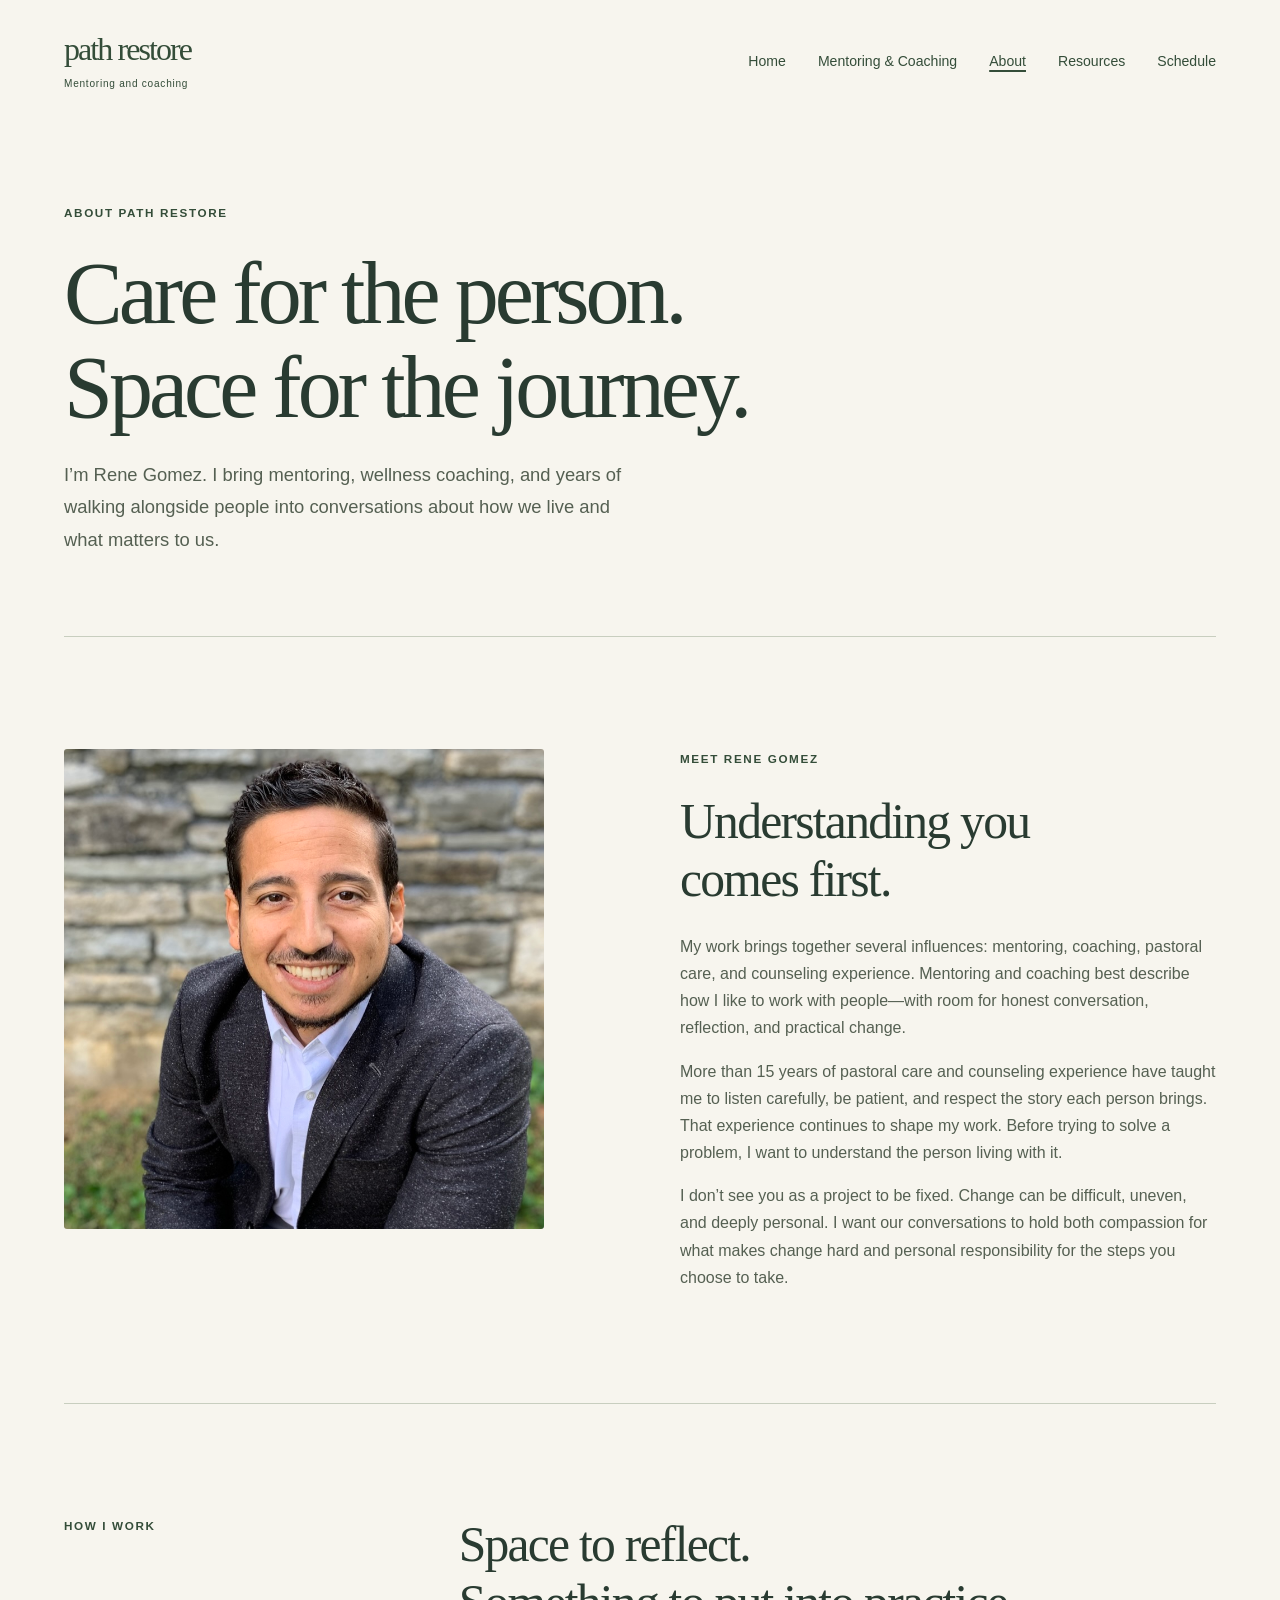
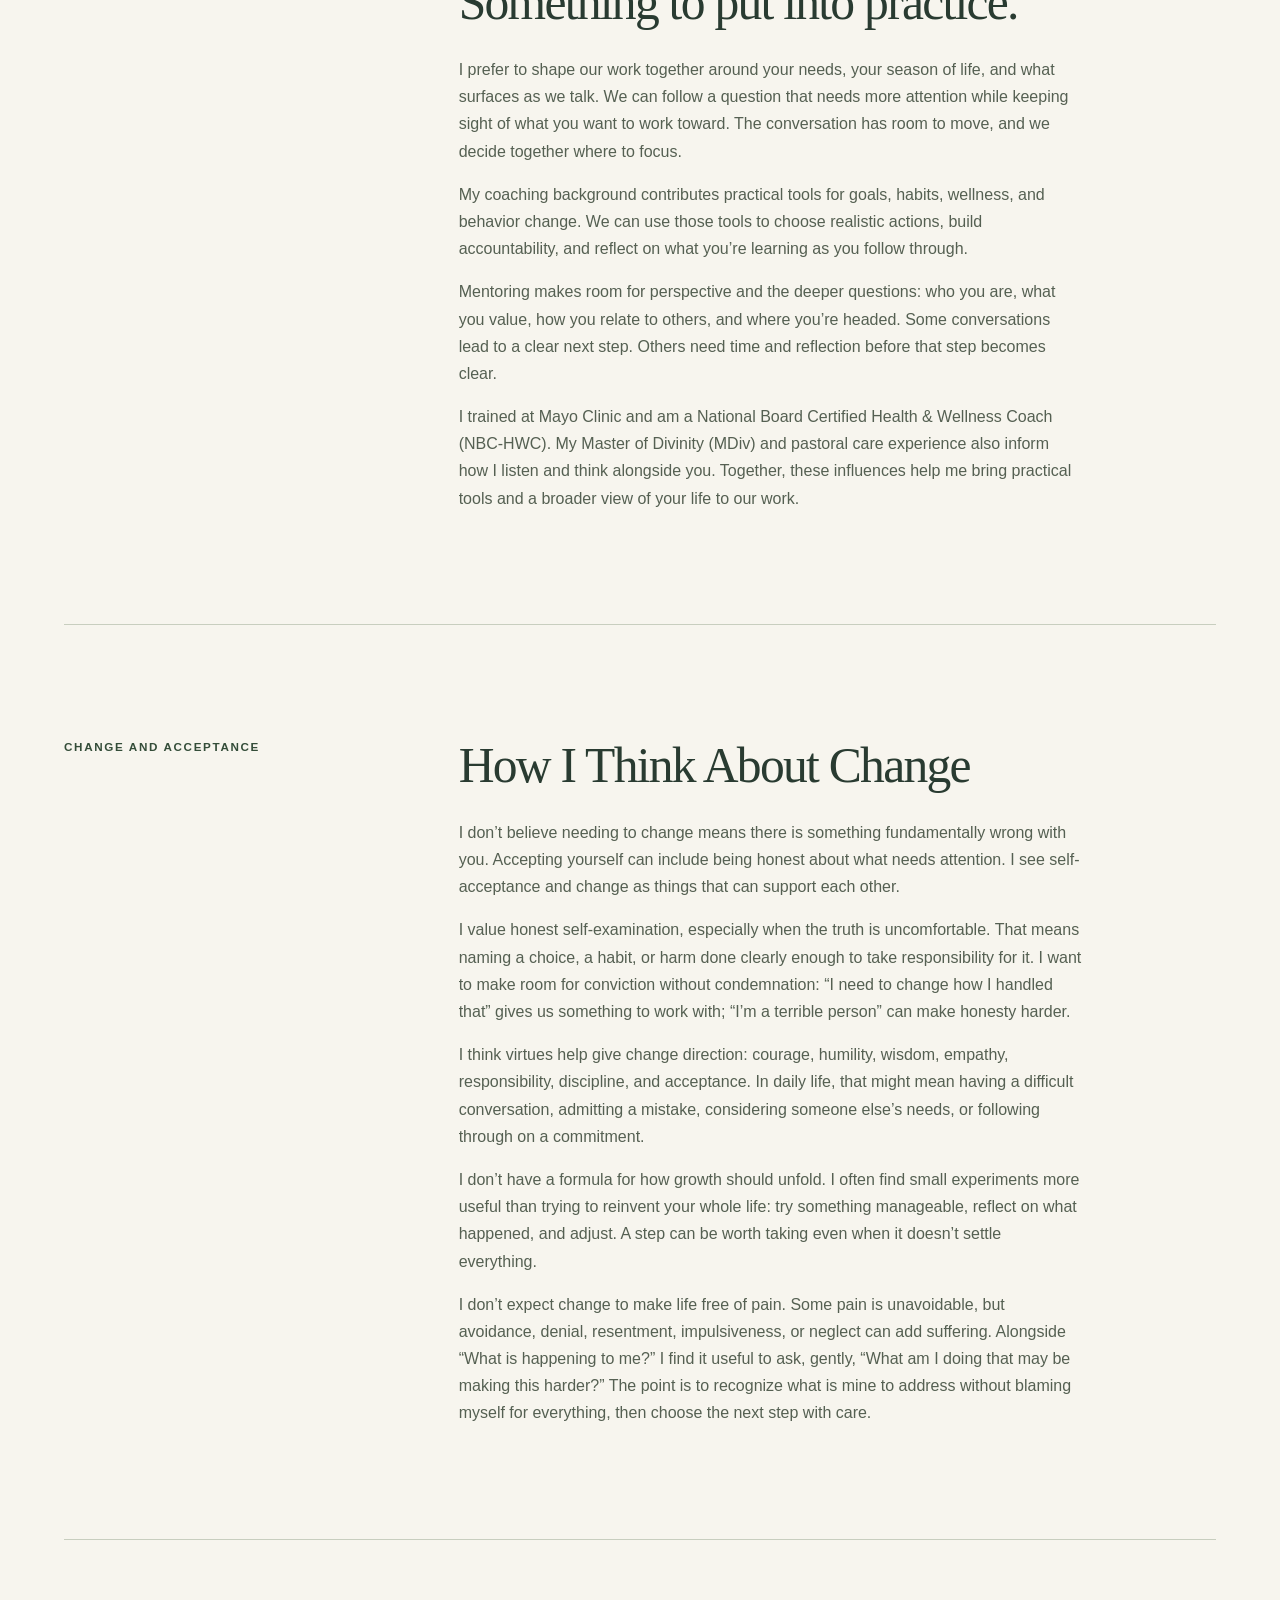
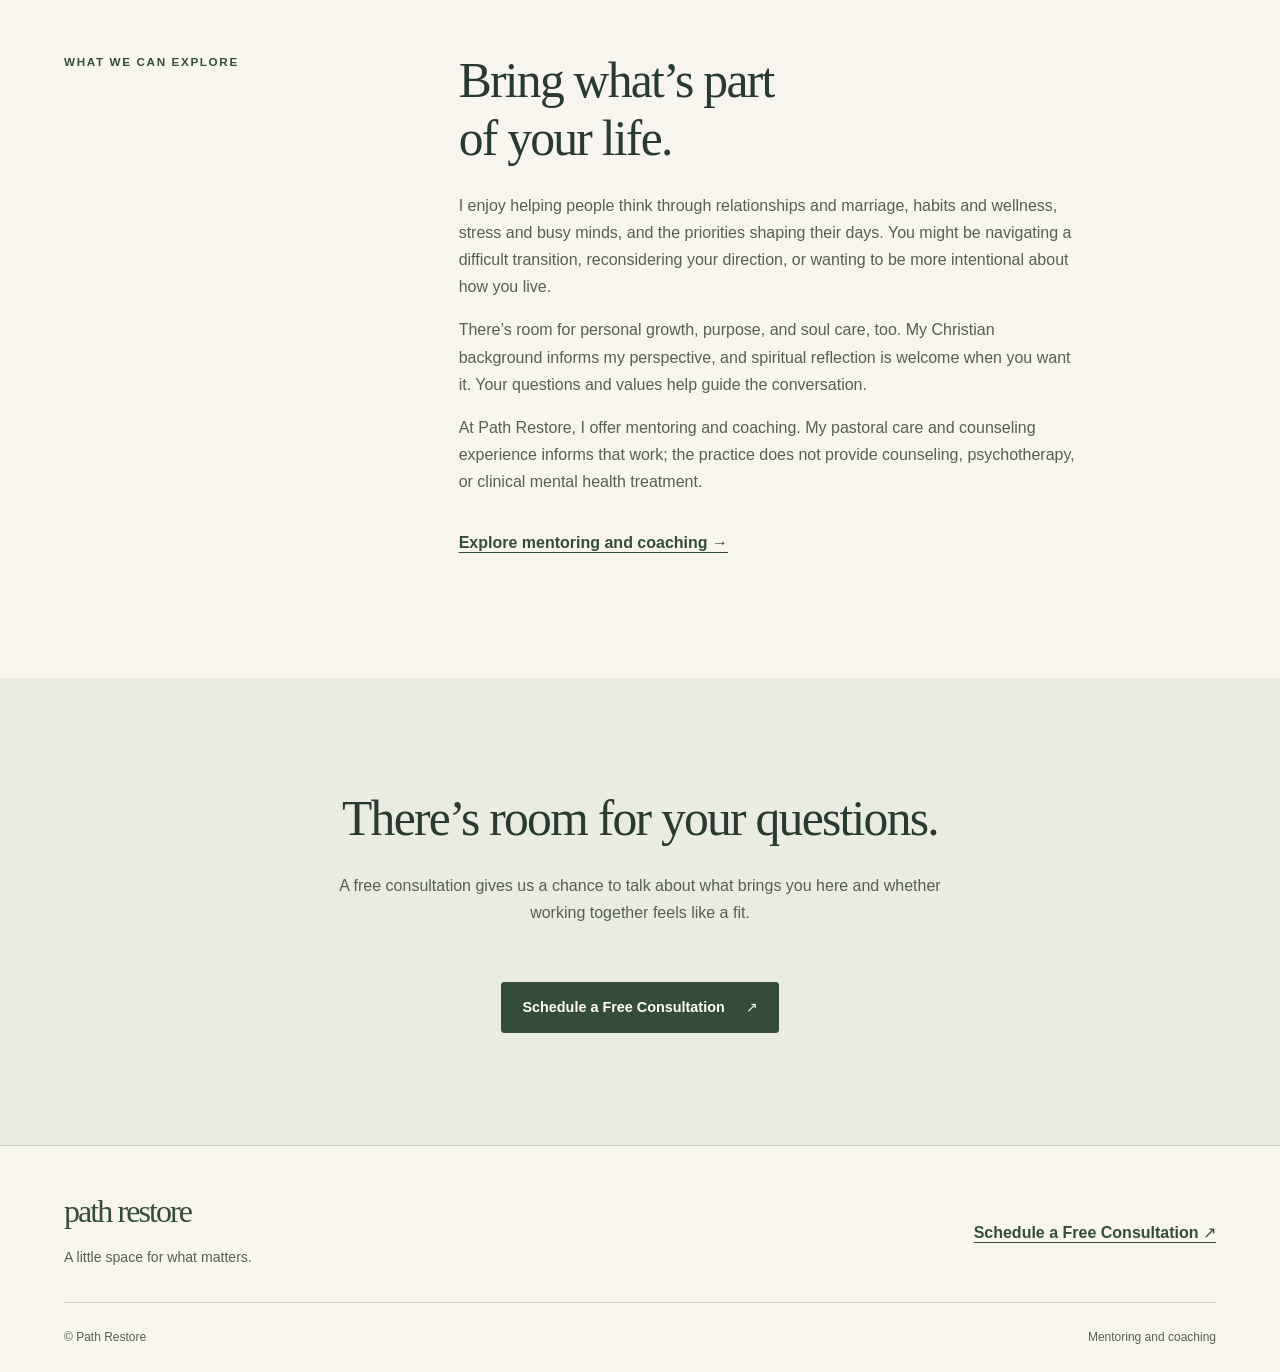
==== about.html @ 73bf823d "adding resource article and removing placeholders" ====
<!doctype html>
<html lang="en">
<head>
  <meta charset="utf-8">
  <meta name="viewport" content="width=device-width, initial-scale=1">
  <title>About | Path Restore</title>
  <meta name="description" content="Meet Rene Gomez and learn about his grounded approach to mentoring and coaching for wellness, relationships, personal growth, and soul care.">
  <!-- SEO PLACEHOLDER: confirm the preferred domain and final public page URLs before launch. -->
  <link rel="canonical" href="https://pathrestore.com/about.html">
  <meta property="og:type" content="website">
  <meta property="og:site_name" content="Path Restore">
  <meta property="og:title" content="About | Path Restore">
  <meta property="og:description" content="Meet Rene Gomez and learn about his grounded approach to mentoring and coaching for wellness, relationships, personal growth, and soul care.">
  <meta property="og:url" content="https://pathrestore.com/about.html">
  <!-- OG IMAGE PLACEHOLDER: add og:image with an absolute URL to an approved social image, and og:image:alt with its description. -->
  <meta name="theme-color" content="#f7f5ee">
  <link rel="stylesheet" href="assets/css/styles.css">
</head>
<body>
<a class="skip-link" href="#main">Skip to content</a>
<header class="site-header container"><a class="brand" href="index.html" aria-label="Path Restore home">path restore<span>Mentoring and coaching</span></a><nav aria-label="Main navigation"><a href="index.html">Home</a>
<a href="coaching.html">Mentoring &amp; Coaching</a>
<a href="about.html" aria-current="page">About</a>
<a href="resources.html">Resources</a>
<a href="schedule.html">Schedule</a></nav></header>
<main id="main" tabindex="-1">
<section class="page-heading container">
  <p class="eyebrow">About Path Restore</p>
  <h1>Care for the person.<br>Space for the journey.</h1>
  <p class="lead">I’m Rene Gomez. I bring mentoring, wellness coaching, and years of walking alongside people into conversations about how we live and what matters to us.</p>
</section>
<section class="container section split">
  <figure class="portrait">
    <img src="assets/images/rene-gomez.jpeg" width="915" height="858" alt="Rene Gomez smiling outdoors in a charcoal jacket and white shirt." decoding="async">
  </figure>
  <div>
    <p class="eyebrow">Meet Rene Gomez</p>
    <h2>Understanding you<br>comes first.</h2>
    <p>My work brings together several influences: mentoring, coaching, pastoral care, and counseling experience. Mentoring and coaching best describe how I like to work with people—with room for honest conversation, reflection, and practical change.</p>
    <p>More than 15 years of pastoral care and counseling experience have taught me to listen carefully, be patient, and respect the story each person brings. That experience continues to shape my work. Before trying to solve a problem, I want to understand the person living with it.</p>
    <p>I don’t see you as a project to be fixed. Change can be difficult, uneven, and deeply personal. I want our conversations to hold both compassion for what makes change hard and personal responsibility for the steps you choose to take.</p>
  </div>
</section>
<section class="container section intro">
  <p class="eyebrow">How I work</p>
  <div>
    <h2>Space to reflect.<br>Something to put into practice.</h2>
    <p>I prefer to shape our work together around your needs, your season of life, and what surfaces as we talk. We can follow a question that needs more attention while keeping sight of what you want to work toward. The conversation has room to move, and we decide together where to focus.</p>
    <p>My coaching background contributes practical tools for goals, habits, wellness, and behavior change. We can use those tools to choose realistic actions, build accountability, and reflect on what you’re learning as you follow through.</p>
    <p>Mentoring makes room for perspective and the deeper questions: who you are, what you value, how you relate to others, and where you’re headed. Some conversations lead to a clear next step. Others need time and reflection before that step becomes clear.</p>
    <p>I trained at Mayo Clinic and am a National Board Certified Health &amp; Wellness Coach (NBC-HWC). My Master of Divinity (MDiv) and pastoral care experience also inform how I listen and think alongside you. Together, these influences help me bring practical tools and a broader view of your life to our work.</p>
  </div>
</section>
<section class="container section intro">
  <p class="eyebrow">Change and acceptance</p>
  <div>
    <h2>How I Think About Change</h2>
    <p>I don’t believe needing to change means there is something fundamentally wrong with you. Accepting yourself can include being honest about what needs attention. I see self-acceptance and change as things that can support each other.</p>
    <p>I value honest self-examination, especially when the truth is uncomfortable. That means naming a choice, a habit, or harm done clearly enough to take responsibility for it. I want to make room for conviction without condemnation: “I need to change how I handled that” gives us something to work with; “I’m a terrible person” can make honesty harder.</p>
    <p>I think virtues help give change direction: courage, humility, wisdom, empathy, responsibility, discipline, and acceptance. In daily life, that might mean having a difficult conversation, admitting a mistake, considering someone else’s needs, or following through on a commitment.</p>
    <p>I don’t have a formula for how growth should unfold. I often find small experiments more useful than trying to reinvent your whole life: try something manageable, reflect on what happened, and adjust. A step can be worth taking even when it doesn’t settle everything.</p>
    <p>I don’t expect change to make life free of pain. Some pain is unavoidable, but avoidance, denial, resentment, impulsiveness, or neglect can add suffering. Alongside “What is happening to me?” I find it useful to ask, gently, “What am I doing that may be making this harder?” The point is to recognize what is mine to address without blaming myself for everything, then choose the next step with care.</p>
  </div>
</section>
<section class="container section intro">
  <p class="eyebrow">What we can explore</p>
  <div>
    <h2>Bring what’s part<br>of your life.</h2>
    <p>I enjoy helping people think through relationships and marriage, habits and wellness, stress and busy minds, and the priorities shaping their days. You might be navigating a difficult transition, reconsidering your direction, or wanting to be more intentional about how you live.</p>
    <p>There’s room for personal growth, purpose, and soul care, too. My Christian background informs my perspective, and spiritual reflection is welcome when you want it. Your questions and values help guide the conversation.</p>
    <p>At Path Restore, I offer mentoring and coaching. My pastoral care and counseling experience informs that work; the practice does not provide counseling, psychotherapy, or clinical mental health treatment.</p>
    <a class="text-link" href="coaching.html">Explore mentoring and coaching <span aria-hidden="true">→</span></a>
  </div>
</section>
<section class="section tinted">
  <div class="container closing">
    <h2>There’s room for your questions.</h2>
    <p>A free consultation gives us a chance to talk about what brings you here and whether working together feels like a fit.</p>
    <a class="button" href="schedule.html">Schedule a Free Consultation <span aria-hidden="true">↗</span></a>
  </div>
</section>
</main>
<footer class="site-footer"><div class="container footer-main"><div><a class="brand" href="index.html">path restore</a><p>A little space for what matters.</p></div><a class="text-link" href="schedule.html">Schedule a Free Consultation <span aria-hidden="true">↗</span></a></div><div class="container footer-bottom"><p>© Path Restore</p><p>Mentoring and coaching</p></div></footer>
</body>
</html>
---- assets/css/styles.css ----
/* 1. Design tokens: change these values to adjust the whole site.
   System fonts keep the site fast and avoid third-party font requests. */
:root {
  --paper: #f7f5ee;
  --ink: #293b31;
  --muted: #556052;
  --accent: #344d39;
  --tint: #eaece1;
  --line: #c8cebf;
  --white: #fffdf7;
  --serif: Georgia, 'Times New Roman', serif;
  --sans: -apple-system, BlinkMacSystemFont, 'Segoe UI', sans-serif;
  --page-width: 72rem;
  --space-1: .5rem;
  --space-2: 1rem;
  --space-3: 1.5rem;
  --space-4: 2rem;
  --space-5: 3rem;
  --space-6: 5rem;
  --space-7: 7rem;
}

/* 2. Base typography and accessible defaults */
* { box-sizing: border-box; }
body { margin: 0; background: var(--paper); color: var(--ink); font-family: var(--sans); font-size: 1rem; line-height: 1.7; }
h1, h2, h3, p, figure { margin: 0; }
h1, h2, h3 { font-family: var(--serif); font-weight: 400; }
h1 { font-size: clamp(3rem, 7vw, 5.5rem); line-height: 1.07; letter-spacing: -.045em; }
h2 { font-size: clamp(2rem, 4vw, 3.1rem); line-height: 1.17; letter-spacing: -.035em; }
h3 { font-size: 1.65rem; line-height: 1.3; }
p { color: var(--muted); }
p + p { margin-top: var(--space-2); }
a { color: var(--accent); text-underline-offset: .25em; text-decoration-thickness: 1px; }
a:hover { text-decoration-thickness: 2px; }
a:focus-visible { outline: 3px solid #865020; outline-offset: 5px; border-radius: 2px; }
svg { display: block; width: 100%; height: auto; }
::selection { background: #d8dfc8; color: var(--ink); }

/* 3. Shared layout: mobile first, constrained line lengths */
.container { width: min(calc(100% - 2.5rem), var(--page-width)); margin-inline: auto; }
.section { padding-block: var(--space-6); }
.tinted { background: var(--tint); }
.eyebrow { color: var(--accent); font-size: .73rem; font-weight: 650; letter-spacing: .14em; text-transform: uppercase; margin-bottom: var(--space-3); }
.lead { font-size: 1.15rem; line-height: 1.75; max-width: 36rem; margin-top: var(--space-3); }
.quiet { font-size: .85rem; margin-top: var(--space-2); }

/* 4. Links and buttons: anchors navigate; no JavaScript required */
.button { display: inline-flex; align-items: center; justify-content: center; gap: 1.3rem; min-height: 48px; padding: .85rem 1.3rem; background: var(--accent); color: var(--white); border: 1px solid var(--accent); border-radius: 3px; text-decoration: none; font-size: .9rem; font-weight: 550; line-height: 1.5; }
.button:hover { background: #253d2b; text-decoration: underline; }
.text-link { display: inline-block; padding-block: .6rem; font-weight: 550; }
.skip-link { position: absolute; top: -10rem; left: 1rem; z-index: 10; padding: .75rem 1rem; background: var(--white); }
.skip-link:focus { top: 1rem; }

/* 5. Header: a wrapping, always-visible menu is usable without scripts */
.site-header { padding-block: var(--space-3); display: flex; flex-direction: column; gap: var(--space-3); }
.brand { font-family: var(--serif); font-size: 2rem; line-height: 1.1; letter-spacing: -.06em; text-decoration: none; }
.brand span { display: block; font-family: var(--sans); font-size: .63rem; line-height: 1.5; letter-spacing: .075em; margin-top: .55rem; }
nav { display: flex; flex-wrap: wrap; gap: .2rem 1.2rem; }
nav a { display: inline-flex; align-items: center; min-height: 44px; font-size: .88rem; text-decoration: none; }
nav a[aria-current='page'] { text-decoration: underline; text-decoration-thickness: 2px; }
nav a:hover { text-decoration: underline; }
.draft-note { border-top: 1px solid var(--line); padding-top: .75rem; font-size: .72rem; color: var(--muted); }
.draft-note span { font-weight: 700; margin-right: .6rem; }

/* 6. Home: editorial sections, a decorative landscape, no card grid */
.hero { display: grid; gap: var(--space-5); padding-block: var(--space-5) var(--space-6); align-items: center; }
.hero-actions { display: flex; flex-wrap: wrap; align-items: center; gap: var(--space-2) var(--space-3); margin-top: var(--space-4); }
.hero-art { position: relative; max-width: 30rem; overflow: hidden; border-radius: 48% 48% 3px 3px; background: #dedfce; }
.hero-art span { position: absolute; bottom: 1.4rem; left: 0; right: 0; text-align: center; color: var(--white); font-family: var(--serif); font-size: 1rem; }
.intro { display: grid; gap: var(--space-2); border-top: 1px solid var(--line); }
.intro h2 { margin-bottom: var(--space-3); }
.intro p:not(.eyebrow) { max-width: 39rem; }
.intro .text-link { margin-top: var(--space-3); }
.topics { display: grid; gap: var(--space-4); margin-top: var(--space-5); }
.topics article { border-top: 1px solid var(--line); padding-top: var(--space-3); }
.topic-number { display: block; color: var(--muted); font-size: .8rem; margin-bottom: var(--space-3); }
.topics h3 { margin-bottom: var(--space-2); }
.closing { text-align: center; }
.closing p:not(.eyebrow) { max-width: 39rem; margin: var(--space-3) auto; }
.closing .button { margin-top: var(--space-4); }

/* 7. Interior pages and explicit editorial placeholders */
.page-heading { padding-block: var(--space-5); border-bottom: 1px solid var(--line); }
.split { display: grid; gap: var(--space-4); align-items: start; }
.split h2 { margin-bottom: var(--space-3); }
.placeholder { border-left: 2px solid #8d7656; padding: .75rem 1rem; margin-top: var(--space-4); font-size: .9rem; background: #efeadf; color: #584c3b; }
/* A gentle square crop keeps the portrait responsive without altering the source photo. */
.portrait { width: 100%; max-width: 30rem; }
.portrait img { display: block; width: 100%; height: auto; aspect-ratio: 1; object-fit: cover; object-position: center; border-radius: 3px; }
.image-placeholder { max-width: 30rem; }
.image-placeholder [role='img'] { display: grid; align-content: center; text-align: center; min-height: 20rem; padding: var(--space-4); background: var(--tint); border: 1px dashed #7c856f; font-family: var(--serif); font-size: 1.6rem; }
.image-placeholder span, figcaption { font-family: var(--sans); font-size: .8rem; color: var(--muted); }
figcaption { padding-top: var(--space-2); }
.reading, .booking { max-width: 49rem; }
.reading h2, .booking h2 { margin-bottom: var(--space-3); }
.reflection { margin-block: var(--space-5); padding-block: var(--space-4); border-block: 1px solid var(--line); }
blockquote { font-family: var(--serif); font-size: 1.8rem; line-height: 1.4; margin: 0 0 var(--space-3); }
.reflection > p:last-child { font-size: .8rem; }
.booking-placeholder { background: var(--tint); border: 1px dashed #7c856f; padding: var(--space-4); margin-top: var(--space-4); }
.booking-placeholder h3 { margin-bottom: var(--space-2); }
/* Healthie manages the calendar content; allow scrolling for longer booking steps. */
.booking-frame { display: block; width: 100%; min-height: 48rem; border: 0; }

/* Coaching pathways stay open and readable rather than becoming service cards. */
.section-lead { max-width: 39rem; margin-top: var(--space-3); }
.pathways { margin-top: var(--space-5); }
.pathway { display: grid; gap: var(--space-3); padding-block: var(--space-4); border-top: 1px solid var(--line); scroll-margin-top: var(--space-4); }
#experience { scroll-margin-top: var(--space-4); }
.coaching-steps { display: grid; gap: var(--space-4) var(--space-5); margin: var(--space-5) 0 0; padding-left: 1.5rem; }
.coaching-steps li { padding-left: var(--space-1); }
.coaching-steps li::marker { color: var(--accent); font-weight: 600; }
.coaching-steps h3 { margin-bottom: var(--space-2); }

/* 8. Footer */
.site-footer { border-top: 1px solid var(--line); padding-block: var(--space-5) var(--space-3); }
.footer-main { display: flex; flex-direction: column; gap: var(--space-3); padding-bottom: var(--space-4); }
.footer-main p { font-size: .88rem; margin-top: var(--space-2); }
.footer-bottom { border-top: 1px solid var(--line); padding-top: var(--space-3); display: flex; flex-wrap: wrap; gap: .5rem 2rem; justify-content: space-between; }
.footer-bottom p { font-size: .75rem; margin: 0; }

/* 9. Larger screens: expand the layout only when there is room */
@media (min-width: 48rem) {
  .container { width: min(calc(100% - 5rem), var(--page-width)); }
  .site-header { flex-direction: row; align-items: center; justify-content: space-between; padding-block: var(--space-4); }
  .hero { grid-template-columns: 1.2fr 1fr; gap: var(--space-5); padding-block: var(--space-6); }
  .hero-art { justify-self: end; }
  .intro { grid-template-columns: 1fr 2fr; }
  .topics { grid-template-columns: repeat(3, 1fr); gap: var(--space-5); }
  .audience-topics, .coaching-steps { grid-template-columns: repeat(2, minmax(0, 1fr)); }
  .pathway { grid-template-columns: 1fr 1.5fr; gap: var(--space-5); }
  .split { grid-template-columns: 1fr 1fr; gap: var(--space-6); }
  .page-heading { padding-block: var(--space-6); }
  .footer-main { flex-direction: row; align-items: center; justify-content: space-between; }
}
@media (min-width: 68rem) {
  .section { padding-block: var(--space-7); }
  nav { gap: 2rem; }
  .hero { gap: var(--space-6); }
}
/* No animation or smooth scrolling: reduced-motion preferences work by default. */
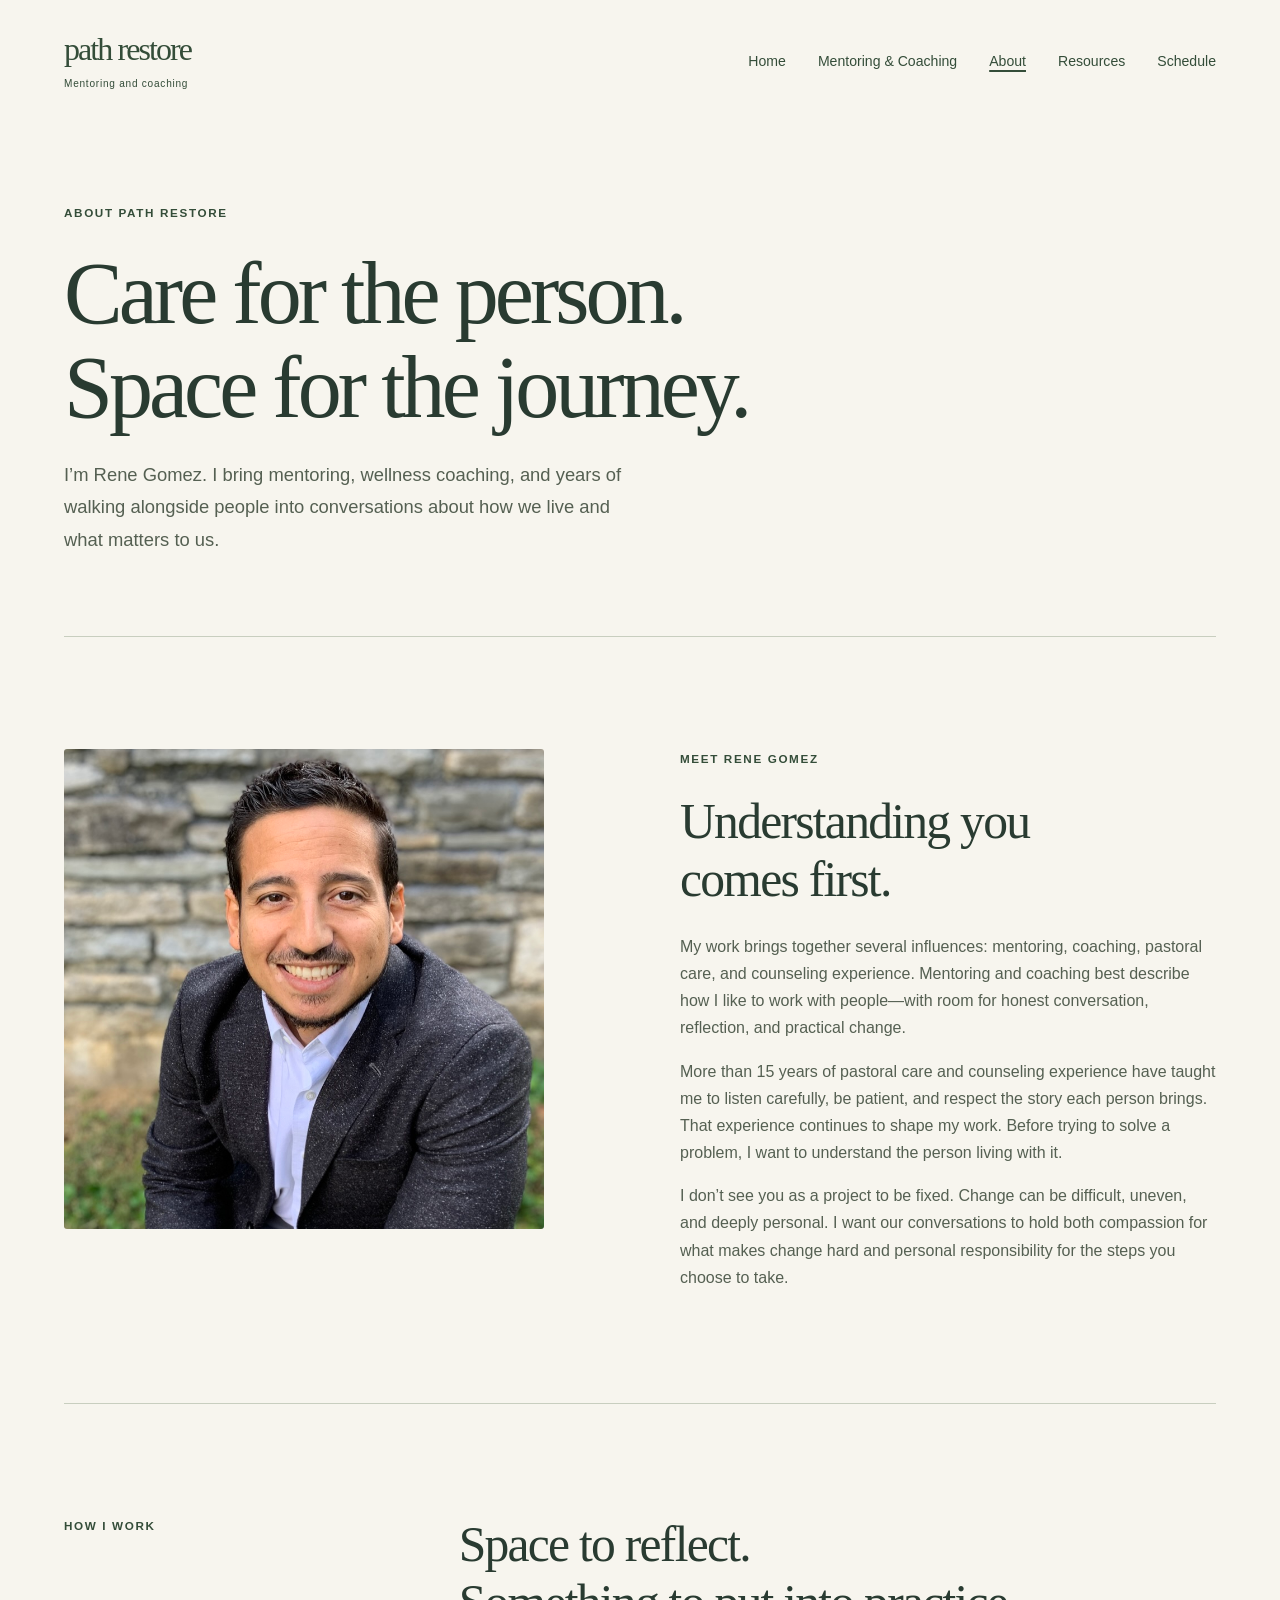
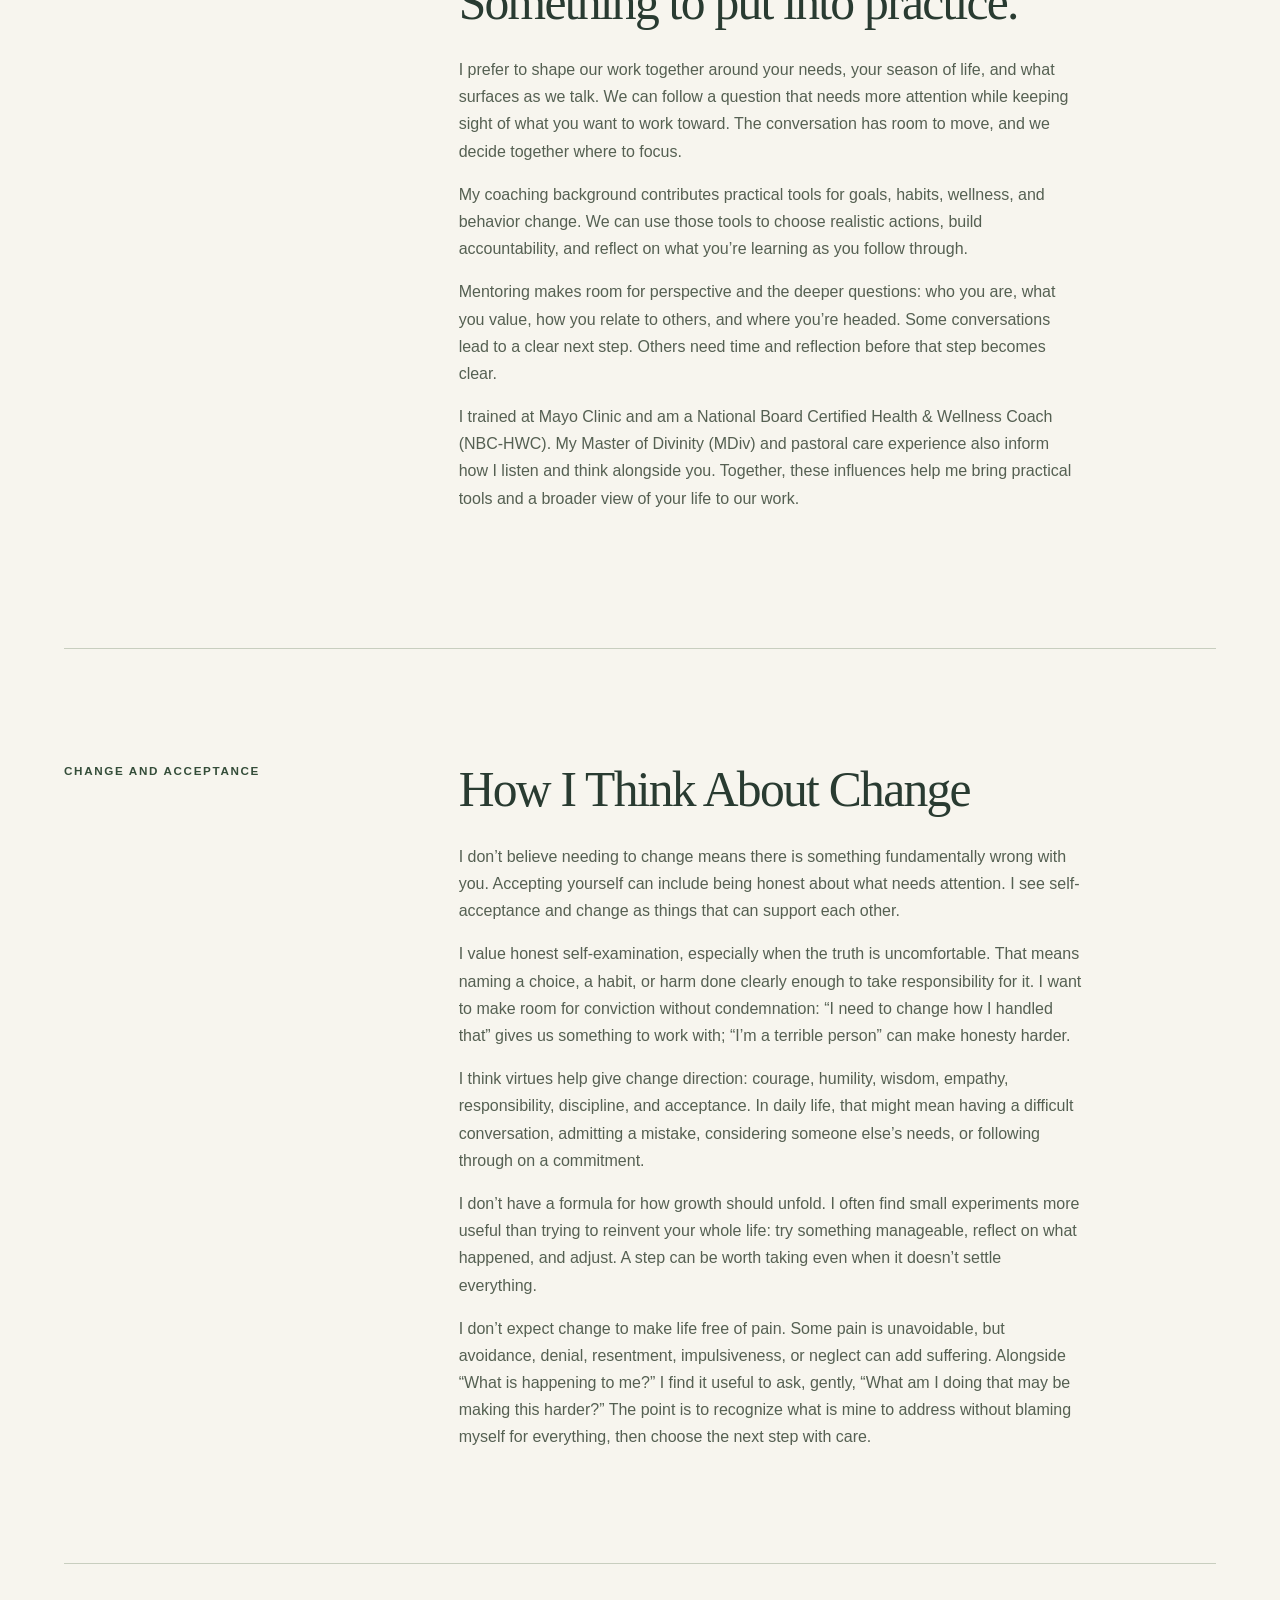
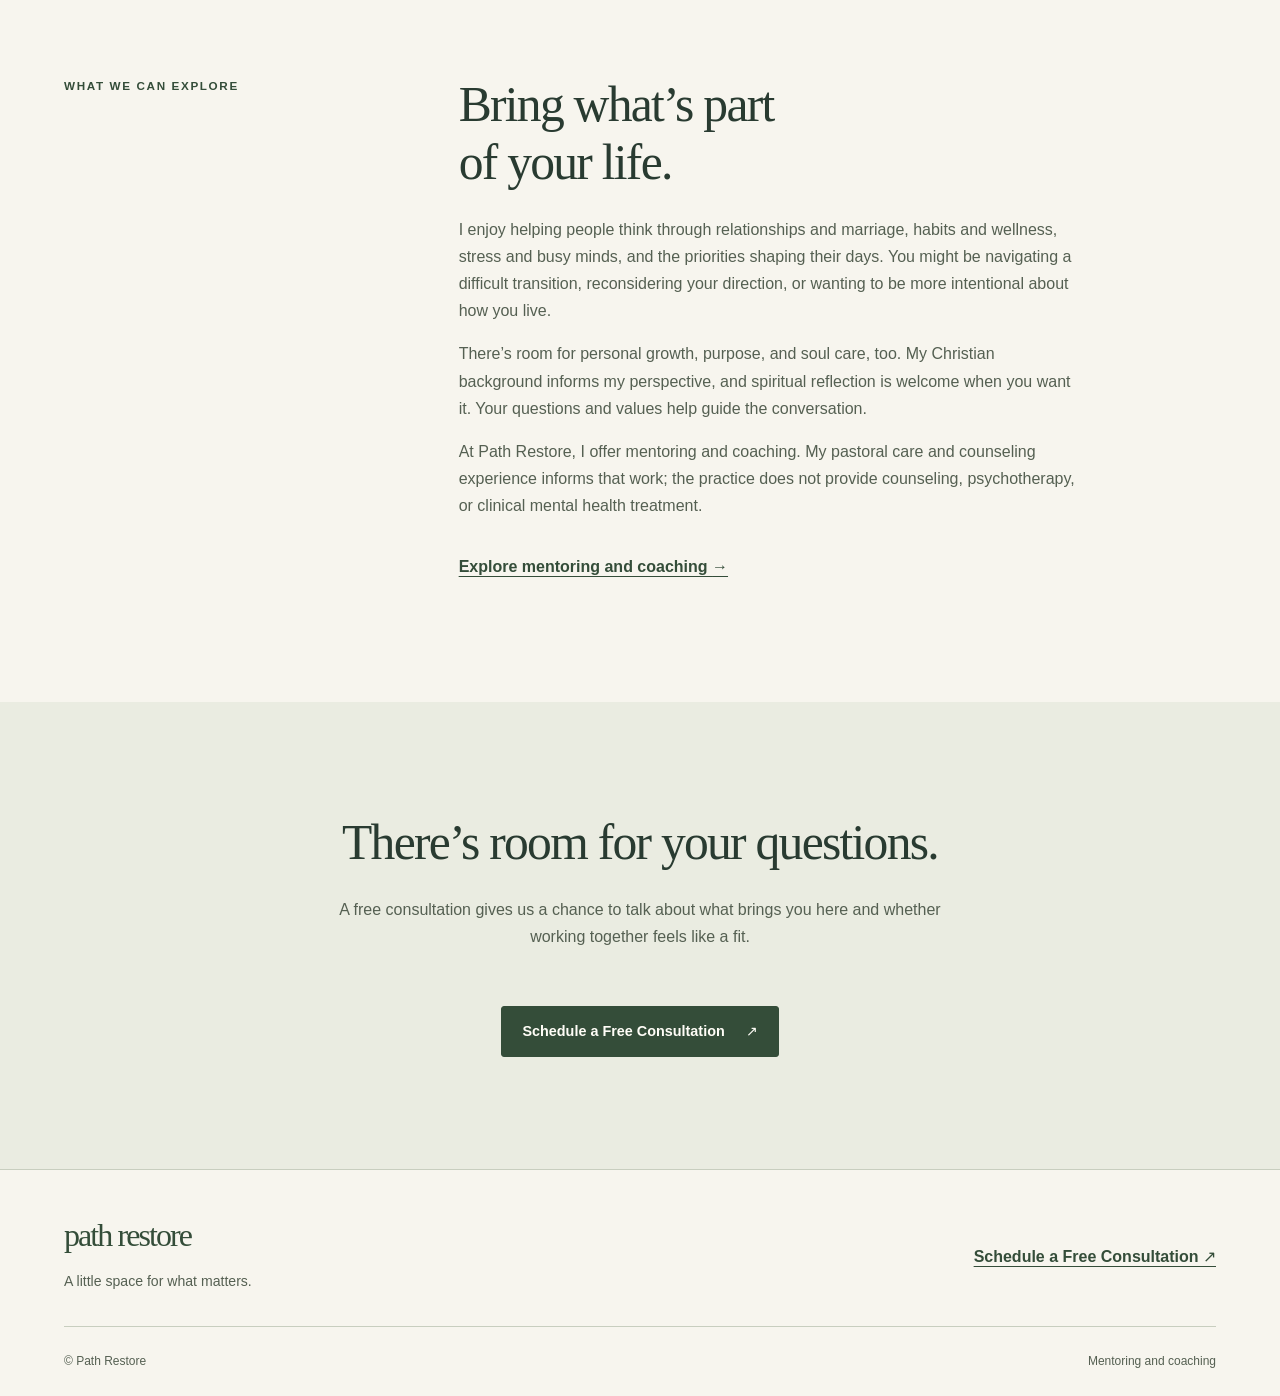
==== commit e09ca544: "nbchwc badge addition." ====
--- a/about.html
+++ b/about.html
@@ -49,6 +49,13 @@
     <p>My coaching background contributes practical tools for goals, habits, wellness, and behavior change. We can use those tools to choose realistic actions, build accountability, and reflect on what you’re learning as you follow through.</p>
     <p>Mentoring makes room for perspective and the deeper questions: who you are, what you value, how you relate to others, and where you’re headed. Some conversations lead to a clear next step. Others need time and reflection before that step becomes clear.</p>
     <p>I trained at Mayo Clinic and am a National Board Certified Health &amp; Wellness Coach (NBC-HWC). My Master of Divinity (MDiv) and pastoral care experience also inform how I listen and think alongside you. Together, these influences help me bring practical tools and a broader view of your life to our work.</p>
+    <div class="credential-badge"
+      data-iframe-width="150"
+      data-iframe-height="270"
+      data-share-badge-id="634b5972-321a-408d-99f2-4733e182eb81"
+      data-share-badge-host="https://www.credly.com">
+    </div>
+    <script type="text/javascript" async src="https://cdn.credly.com/assets/utilities/embed.js"></script>
   </div>
 </section>
 <section class="container section intro">
--- a/assets/css/styles.css
+++ b/assets/css/styles.css
@@ -93,6 +93,8 @@
 figcaption { padding-top: var(--space-2); }
 .reading, .booking { max-width: 49rem; }
 .reading h2, .booking h2 { margin-bottom: var(--space-3); }
+.resource-illustration { margin-bottom: var(--space-5); }
+.resource-illustration img { display: block; width: auto; max-width: min(100%, 32rem); height: auto; max-height: 35vh; max-height: 35svh; margin-inline: auto; border-radius: 3px; }
 .reflection { margin-block: var(--space-5); padding-block: var(--space-4); border-block: 1px solid var(--line); }
 blockquote { font-family: var(--serif); font-size: 1.8rem; line-height: 1.4; margin: 0 0 var(--space-3); }
 .reflection > p:last-child { font-size: .8rem; }
@@ -138,3 +140,31 @@
   .hero { gap: var(--space-6); }
 }
 /* No animation or smooth scrolling: reduced-motion preferences work by default. */
+
+/* Resources: a progressively enhanced library and quiet article layout. */
+[hidden] { display: none !important; }
+nav a[aria-current='location'] { text-decoration: underline; text-decoration-thickness: 2px; }
+.resource-library, .resource-article { padding-block: var(--space-5); }
+.resource-search { margin-bottom: var(--space-4); }
+.resource-search label { display: block; font-weight: 550; }
+.resource-search p { font-size: .88rem; margin-block: var(--space-1); }
+.resource-search input { width: 100%; min-height: 48px; padding: .75rem var(--space-2); border: 1px solid var(--line); border-radius: 3px; background: var(--white); color: var(--ink); font: inherit; }
+.resource-search input:focus-visible { outline: 3px solid var(--accent); outline-offset: 3px; }
+.search-status:not(:empty) { margin-bottom: var(--space-3); }
+.resource-entry { padding-block: var(--space-4); border-top: 1px solid var(--line); }
+.resource-entry .text-link { margin-top: var(--space-2); }
+.resource-entry-summary { max-width: 65ch; }
+.resource-article { max-width: 42rem; }
+.resource-article-heading { margin-bottom: var(--space-5); }
+.resource-article-heading .text-link { margin-bottom: var(--space-3); }
+.resource-article h1 { font-size: clamp(2.5rem, 6vw, 4rem); }
+.resource-article > section { margin-block: var(--space-5); }
+.resource-article h2 { font-size: clamp(1.65rem, 4vw, 2rem); }
+.resource-article h2.eyebrow { font-family: var(--sans); font-size: .73rem; font-weight: 650; letter-spacing: .14em; }
+.resource-article blockquote { margin-top: var(--space-3); }
+
+/* Keep the About credential badge secondary to the written introduction. */
+.credential-badge { width: 150px; margin: var(--space-3) auto 0; }
+@media (min-width: 48rem) {
+  .credential-badge { margin-inline: 0; }
+}
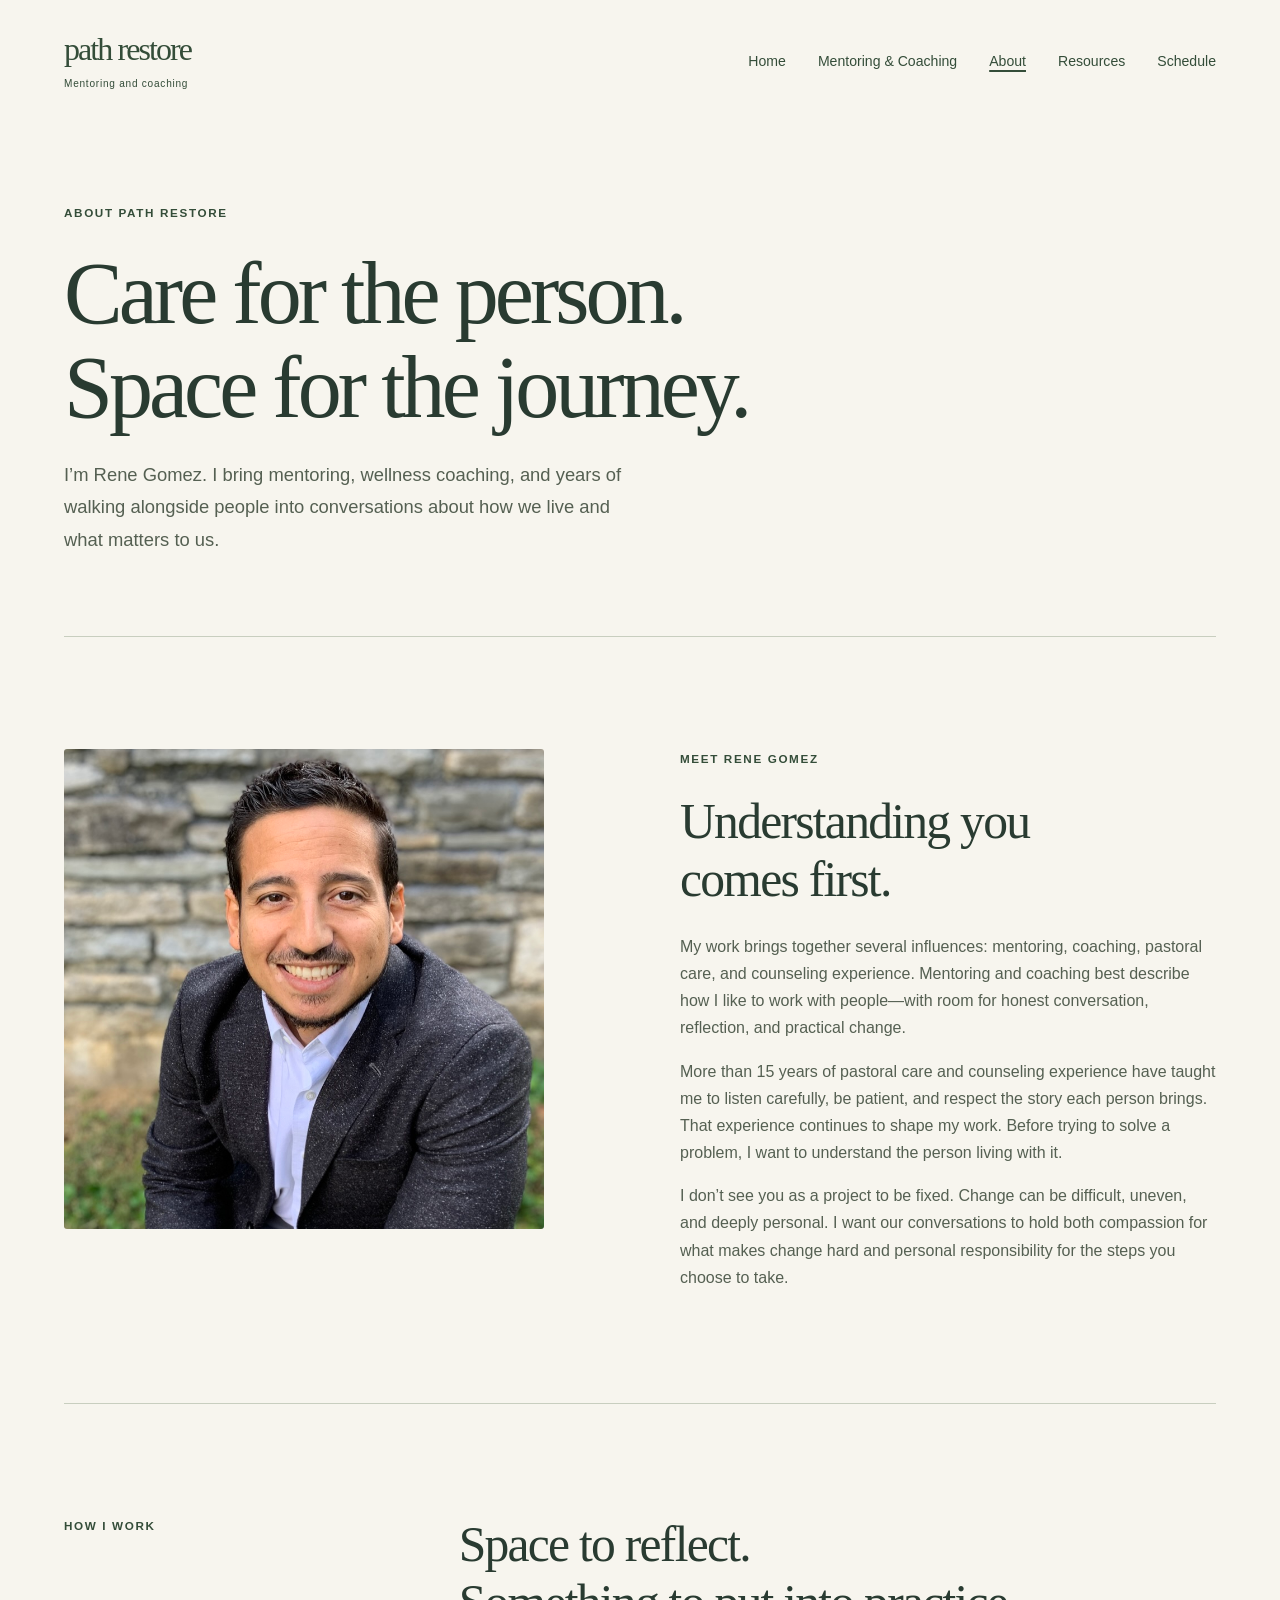
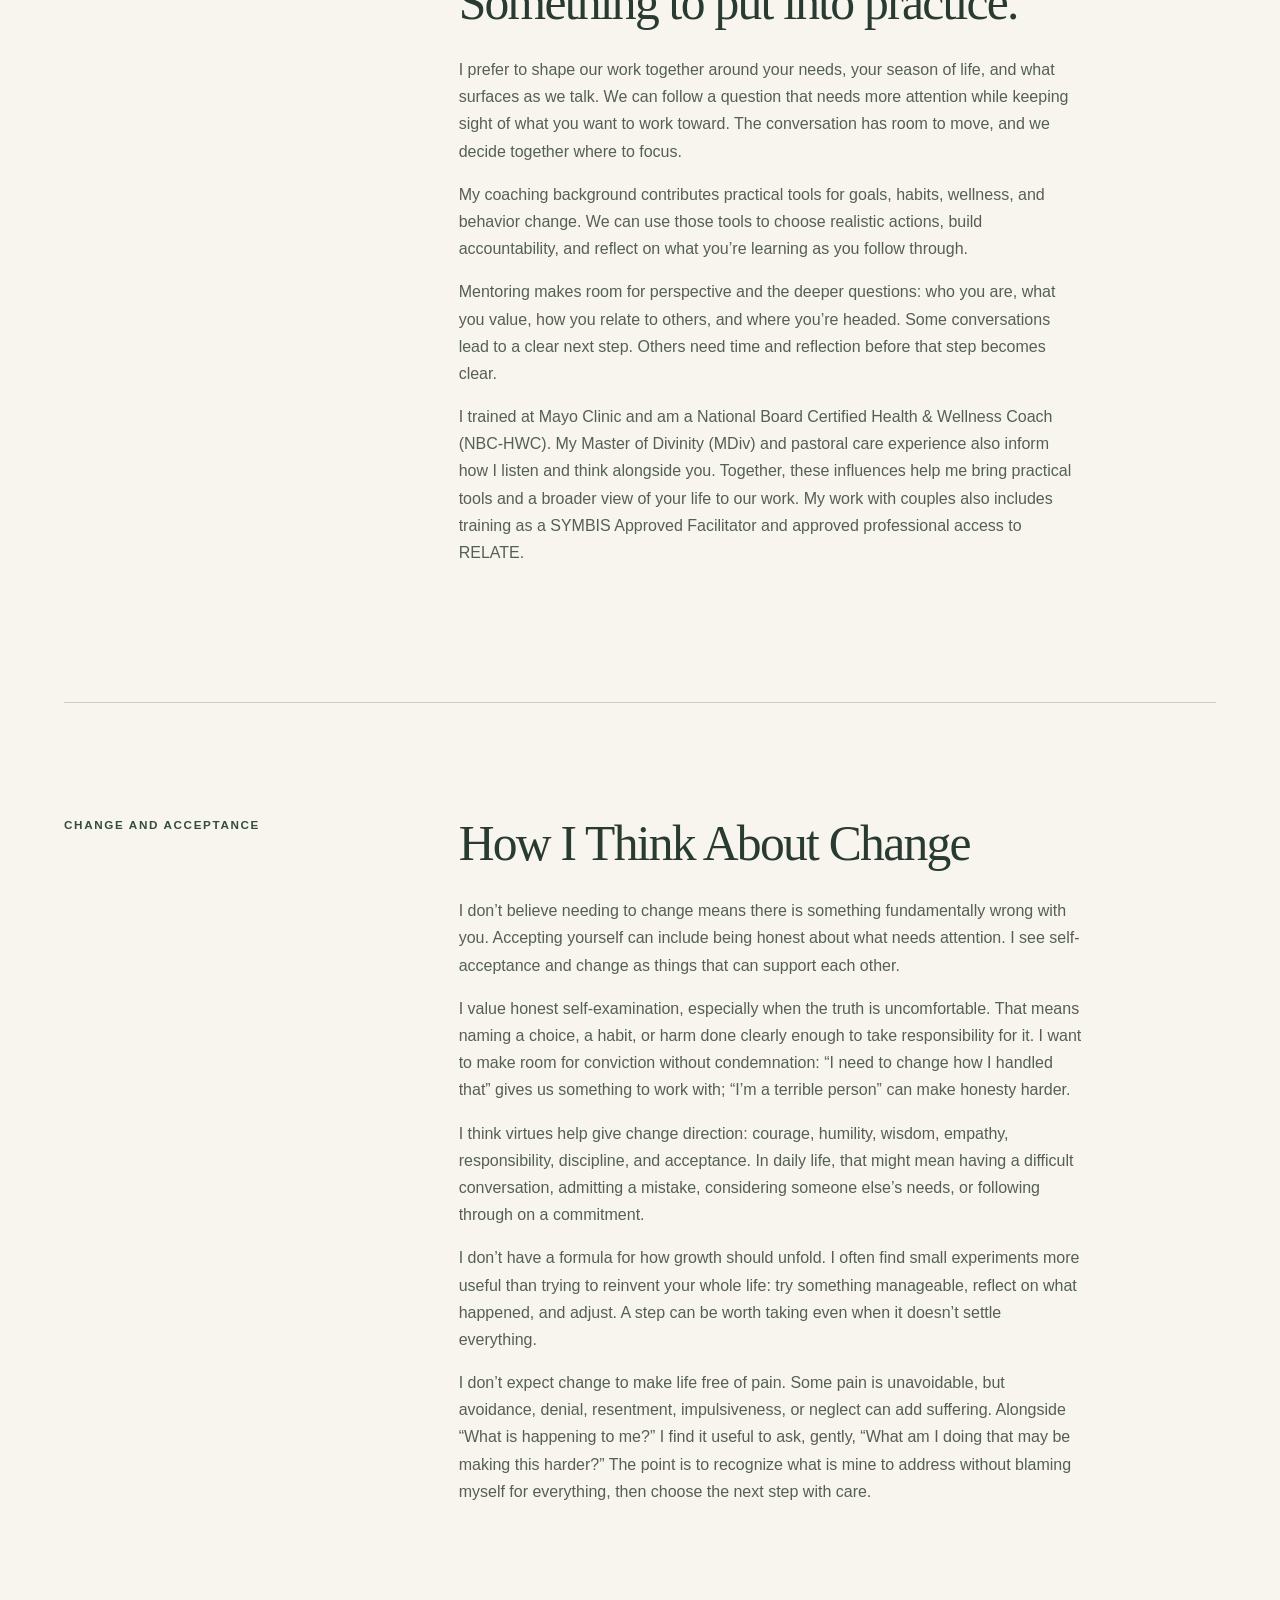
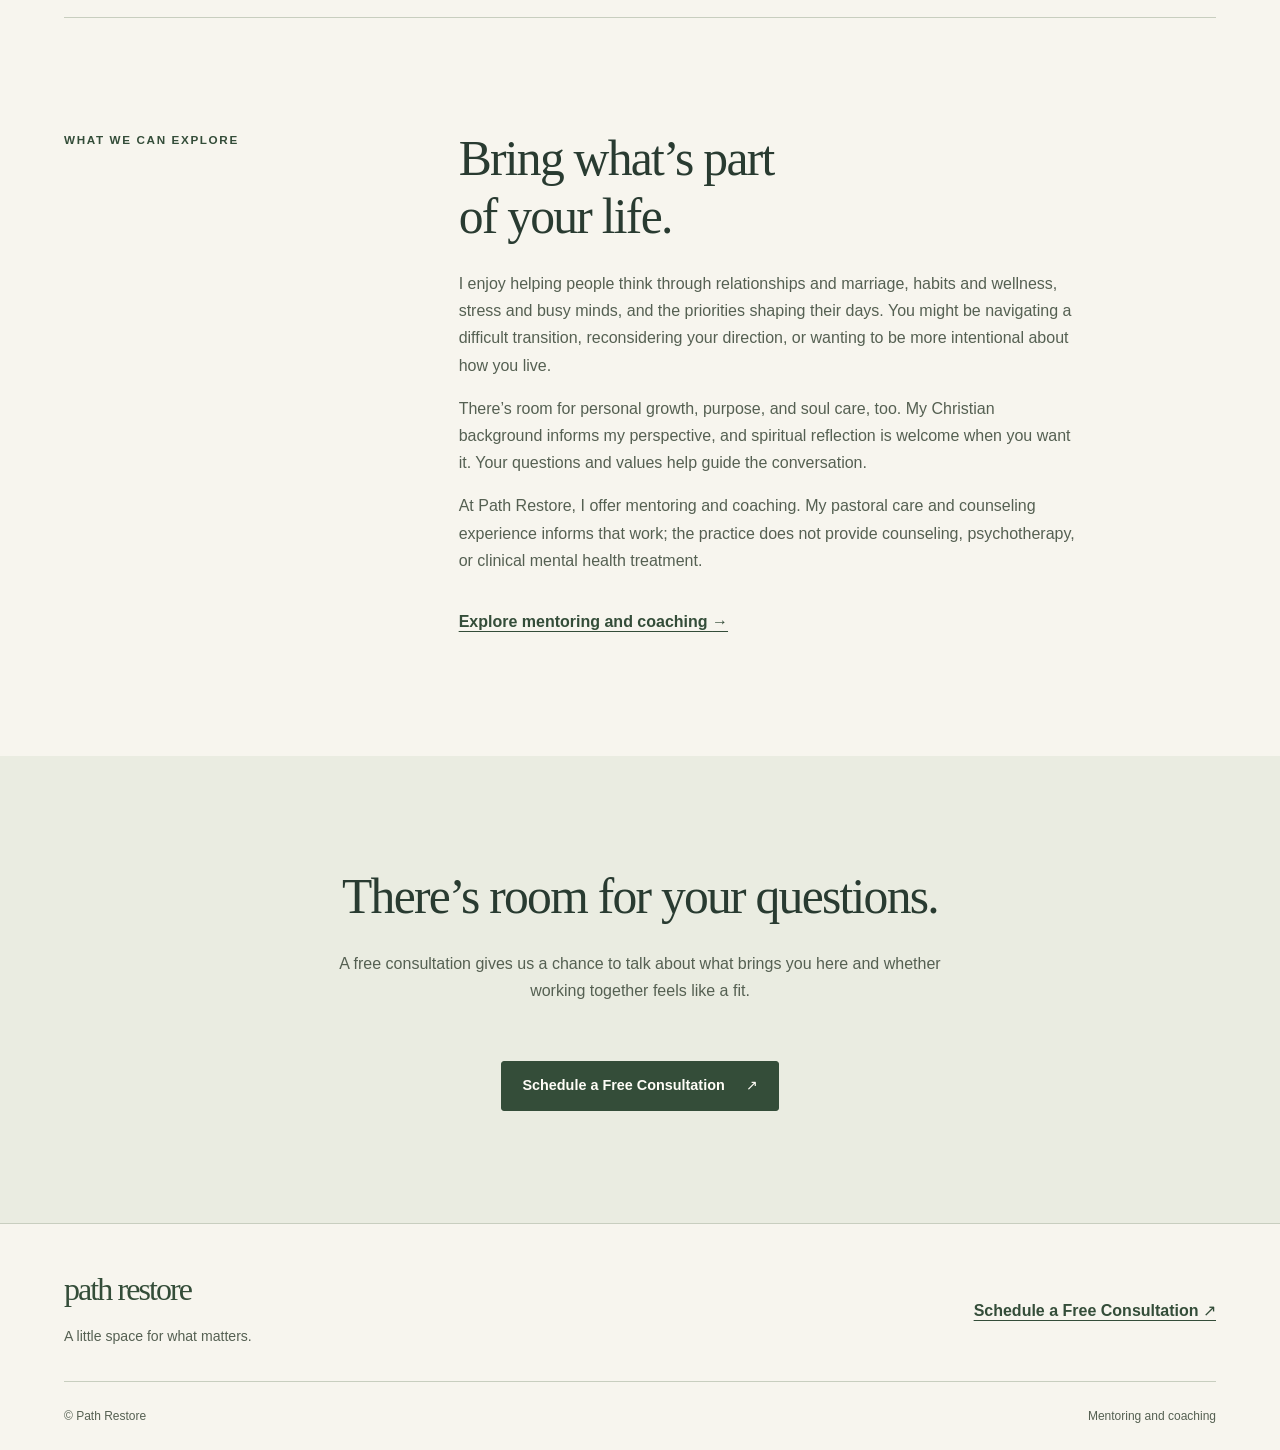
==== commit f0f8ad18: "updates tools and assessments." ====
--- a/about.html
+++ b/about.html
@@ -48,7 +48,7 @@
     <p>I prefer to shape our work together around your needs, your season of life, and what surfaces as we talk. We can follow a question that needs more attention while keeping sight of what you want to work toward. The conversation has room to move, and we decide together where to focus.</p>
     <p>My coaching background contributes practical tools for goals, habits, wellness, and behavior change. We can use those tools to choose realistic actions, build accountability, and reflect on what you’re learning as you follow through.</p>
     <p>Mentoring makes room for perspective and the deeper questions: who you are, what you value, how you relate to others, and where you’re headed. Some conversations lead to a clear next step. Others need time and reflection before that step becomes clear.</p>
-    <p>I trained at Mayo Clinic and am a National Board Certified Health &amp; Wellness Coach (NBC-HWC). My Master of Divinity (MDiv) and pastoral care experience also inform how I listen and think alongside you. Together, these influences help me bring practical tools and a broader view of your life to our work.</p>
+    <p>I trained at Mayo Clinic and am a National Board Certified Health &amp; Wellness Coach (NBC-HWC). My Master of Divinity (MDiv) and pastoral care experience also inform how I listen and think alongside you. Together, these influences help me bring practical tools and a broader view of your life to our work. My work with couples also includes training as a SYMBIS Approved Facilitator and approved professional access to RELATE.</p>
     <div class="credential-badge"
       data-iframe-width="150"
       data-iframe-height="270"
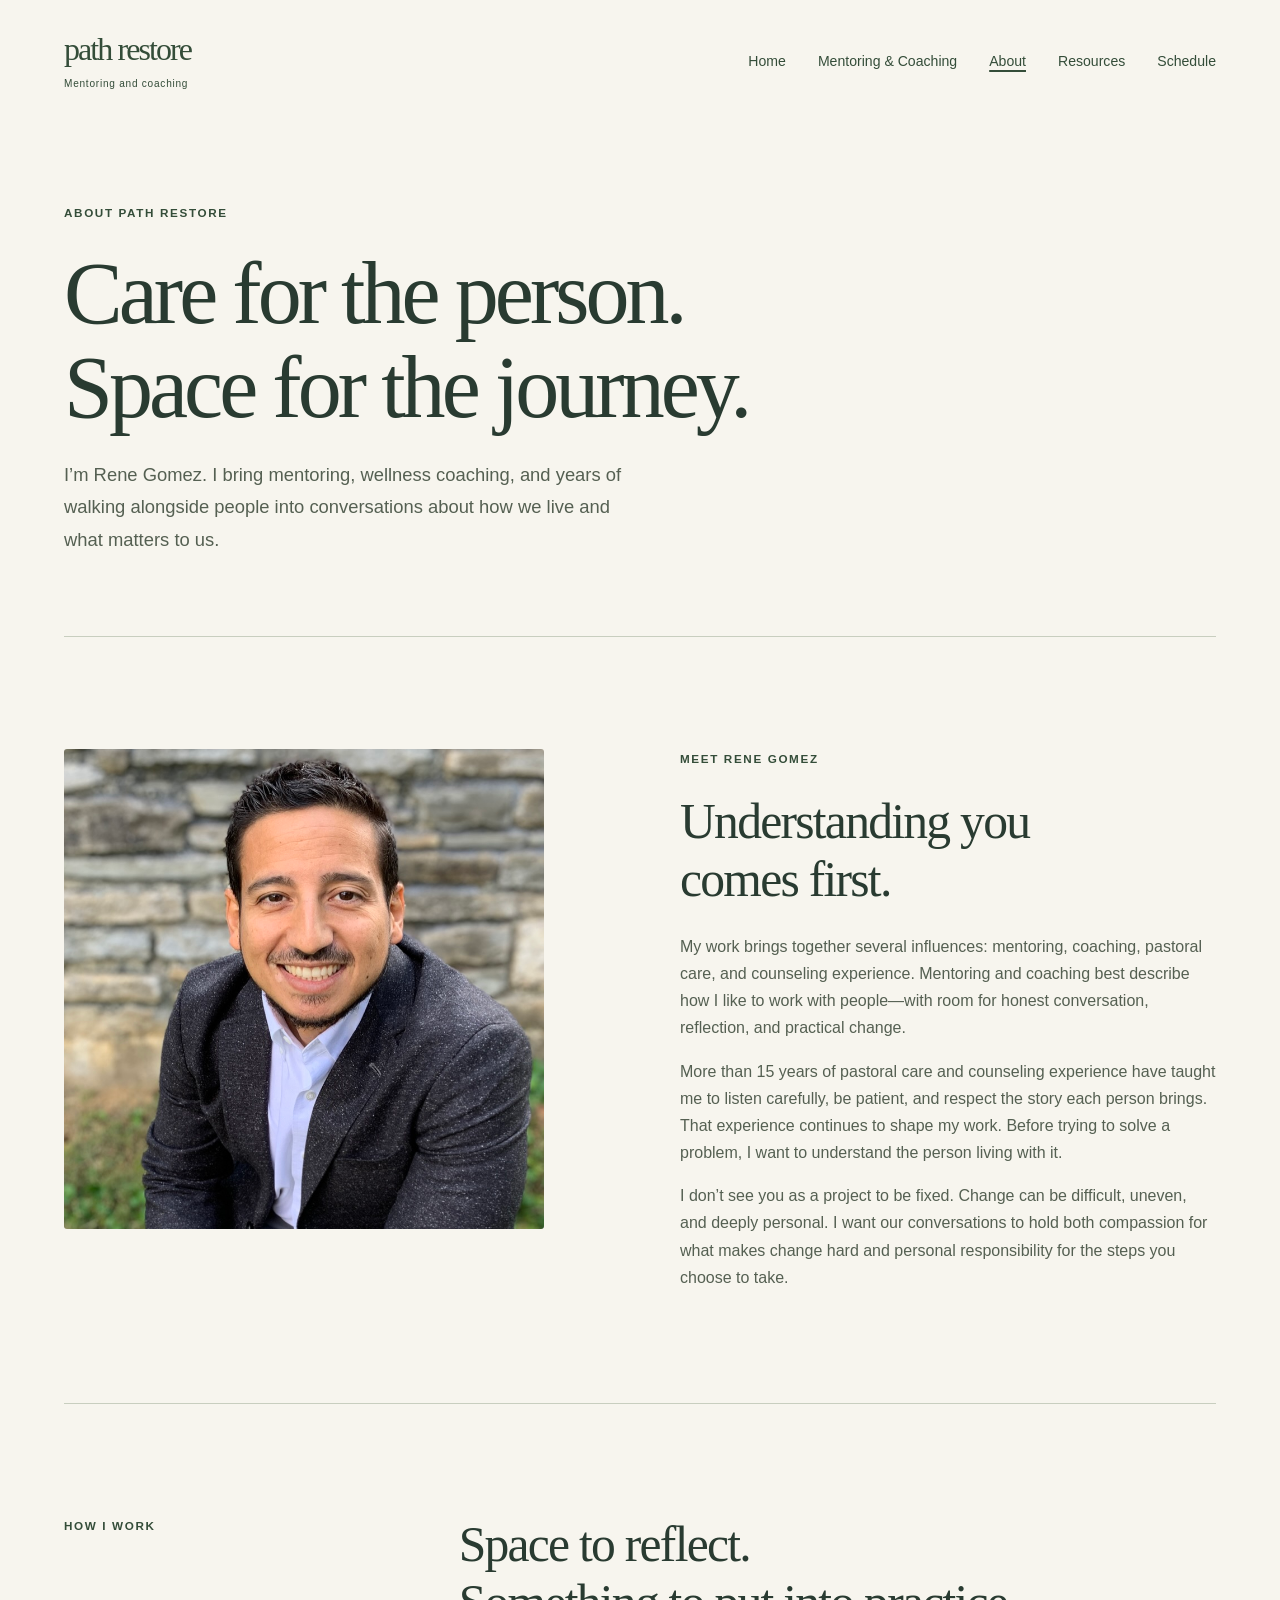
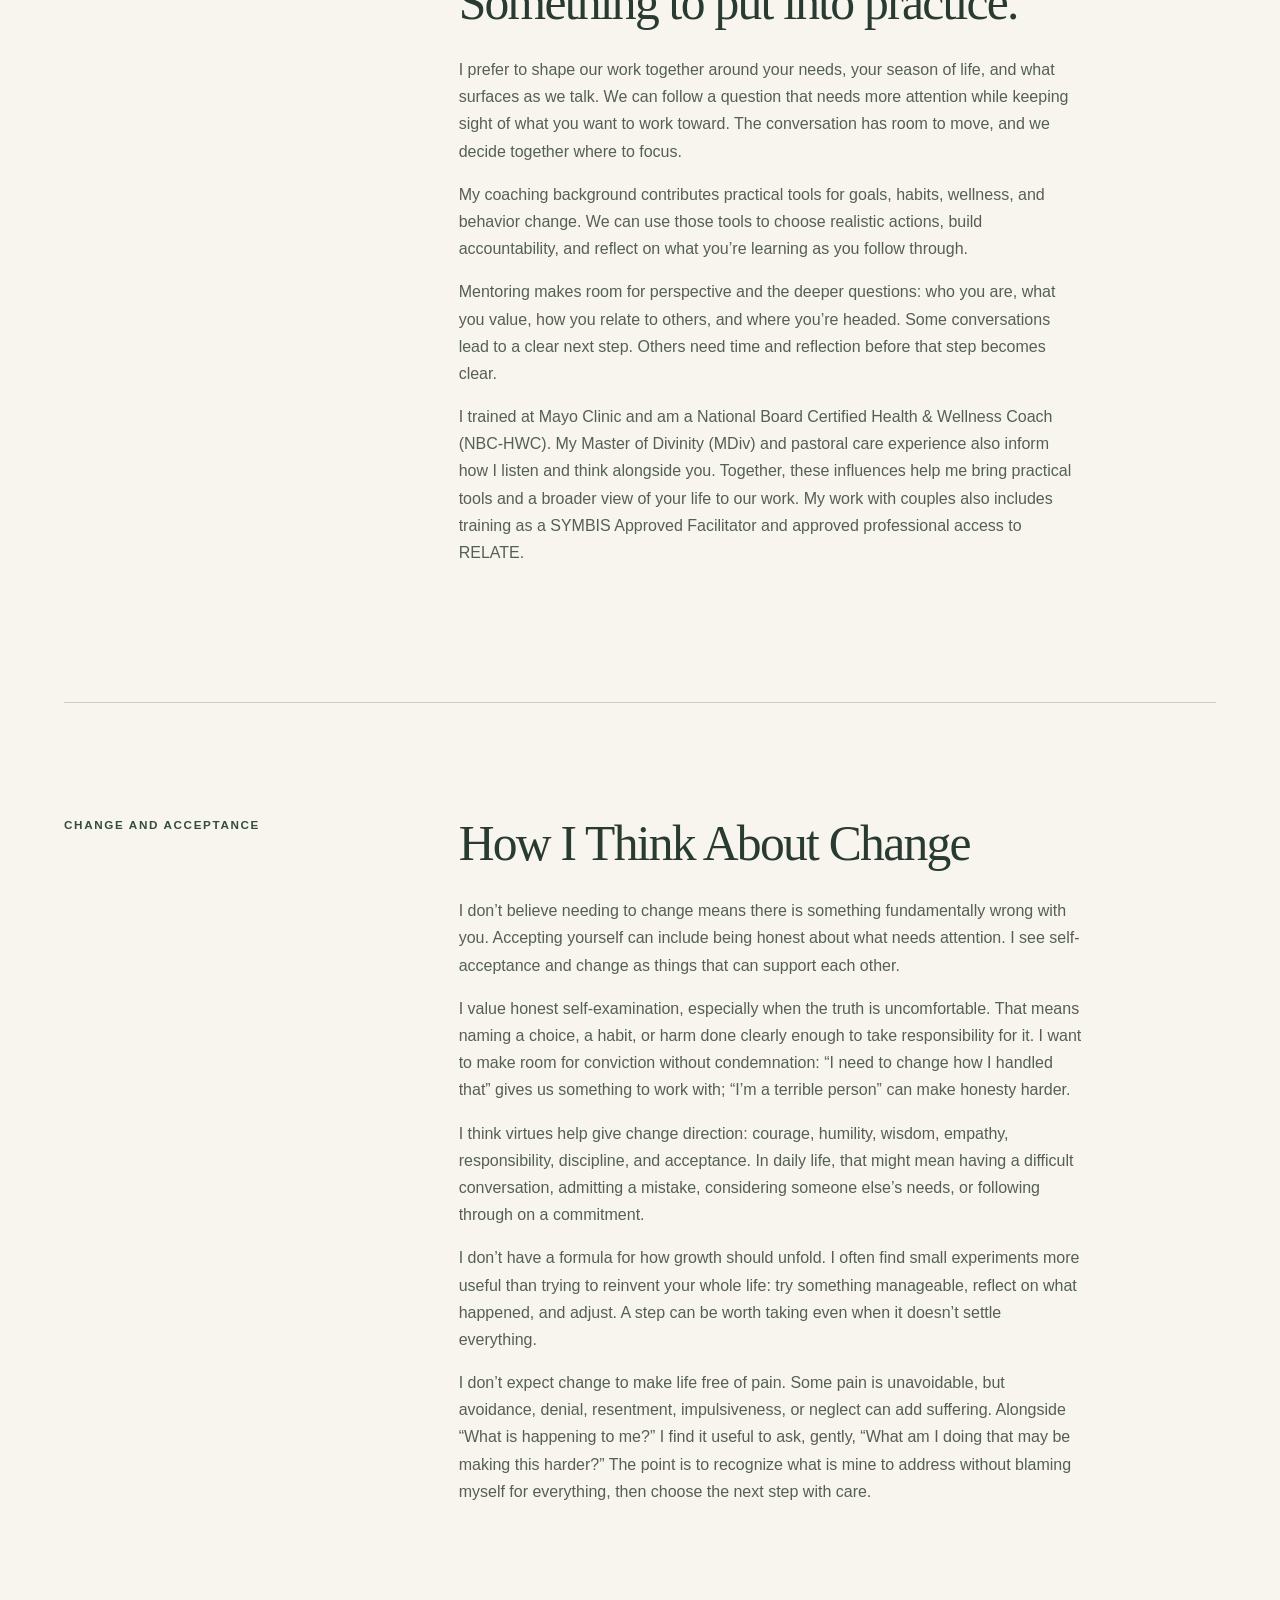
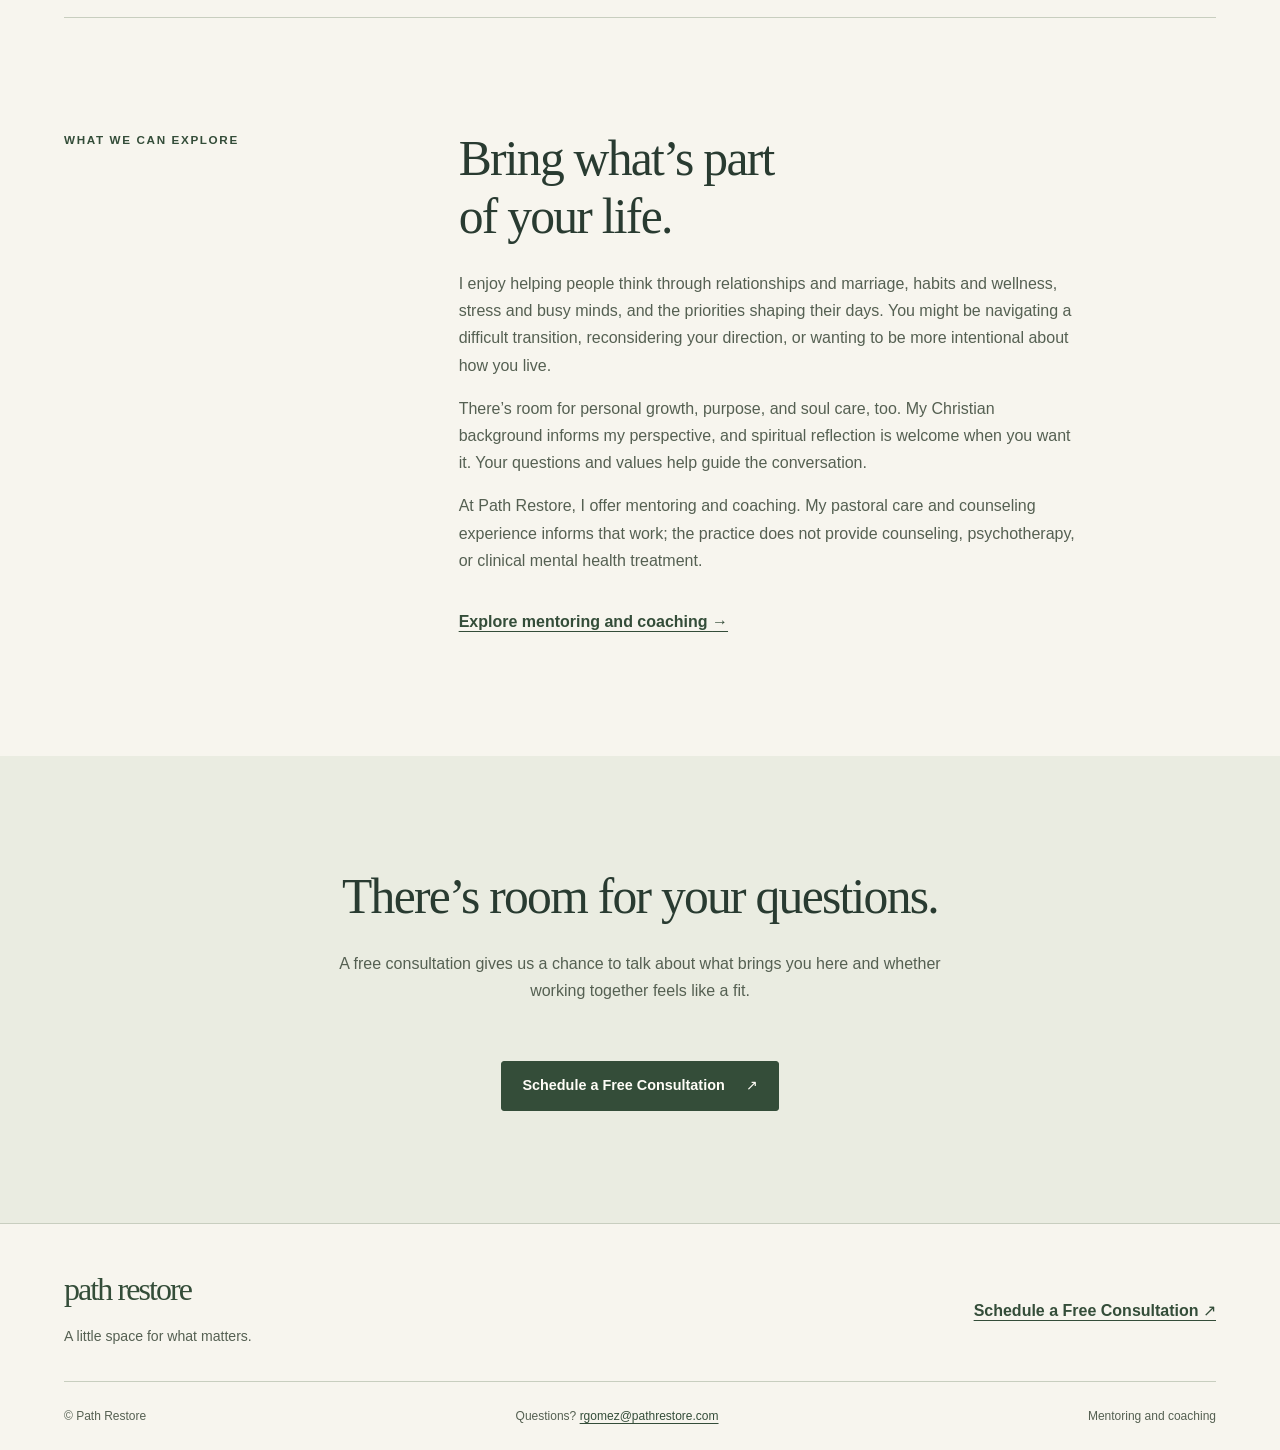
==== commit 5d05506a: "adding contact across page footers." ====
--- a/about.html
+++ b/about.html
@@ -87,6 +87,6 @@
   </div>
 </section>
 </main>
-<footer class="site-footer"><div class="container footer-main"><div><a class="brand" href="index.html">path restore</a><p>A little space for what matters.</p></div><a class="text-link" href="schedule.html">Schedule a Free Consultation <span aria-hidden="true">↗</span></a></div><div class="container footer-bottom"><p>© Path Restore</p><p>Mentoring and coaching</p></div></footer>
+<footer class="site-footer"><div class="container footer-main"><div><a class="brand" href="index.html">path restore</a><p>A little space for what matters.</p></div><a class="text-link" href="schedule.html">Schedule a Free Consultation <span aria-hidden="true">↗</span></a></div><div class="container footer-bottom"><p>© Path Restore</p><p>Questions? <a href="mailto:rgomez@pathrestore.com">rgomez@pathrestore.com</a></p><p>Mentoring and coaching</p></div></footer>
 </body>
 </html>
--- a/assets/css/styles.css
+++ b/assets/css/styles.css
@@ -75,6 +75,10 @@
 .topics article { border-top: 1px solid var(--line); padding-top: var(--space-3); }
 .topic-number { display: block; color: var(--muted); font-size: .8rem; margin-bottom: var(--space-3); }
 .topics h3 { margin-bottom: var(--space-2); }
+.testimonials { border-bottom: 1px solid var(--line); }
+.testimonials h2 { font-size: 2rem; }
+.testimonials-grid { display: grid; gap: var(--space-4) var(--space-5); margin-top: var(--space-4); }
+.testimonials blockquote { font-size: 1.15rem; line-height: 1.7; margin: 0; }
 .closing { text-align: center; }
 .closing p:not(.eyebrow) { max-width: 39rem; margin: var(--space-3) auto; }
 .closing .button { margin-top: var(--space-4); }
@@ -135,6 +139,7 @@
   .footer-main { flex-direction: row; align-items: center; justify-content: space-between; }
 }
 @media (min-width: 68rem) {
+  .testimonials-grid { grid-template-columns: repeat(3, minmax(0, 1fr)); }
   .section { padding-block: var(--space-7); }
   nav { gap: 2rem; }
   .hero { gap: var(--space-6); }
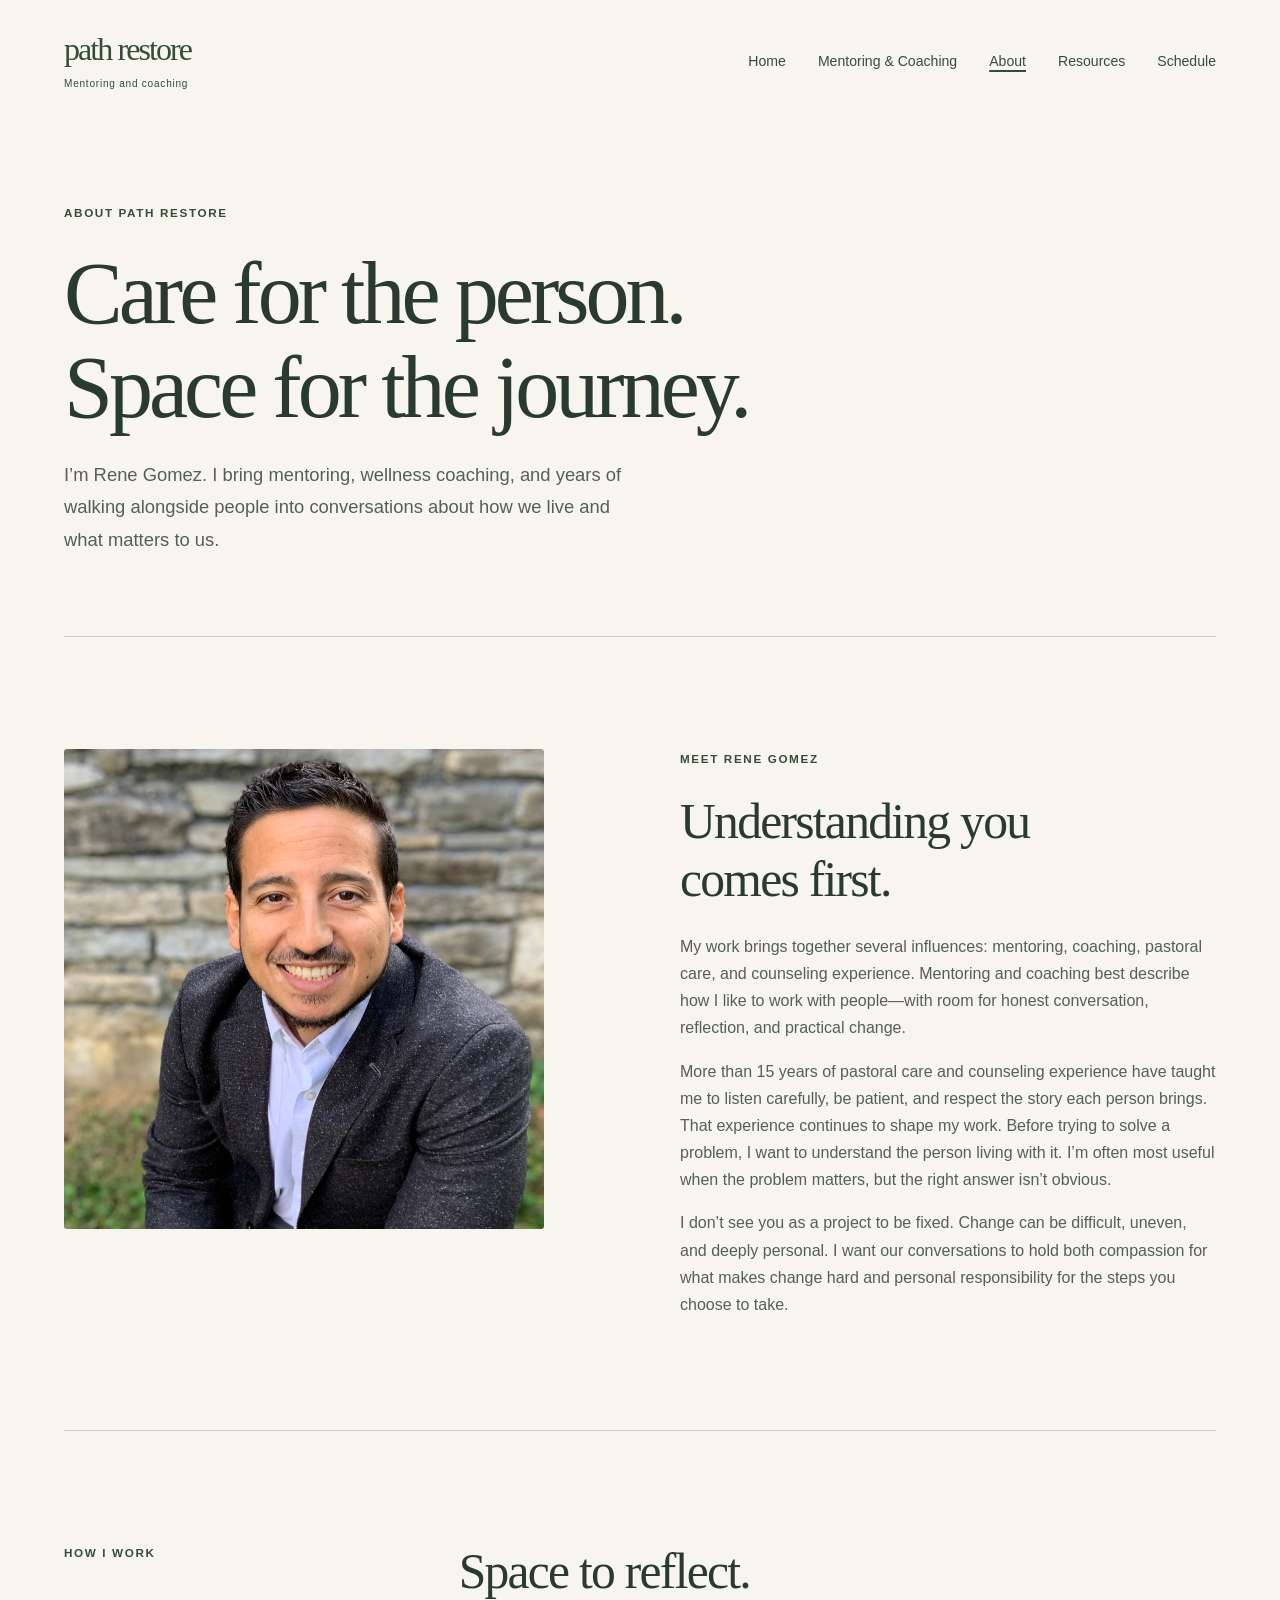
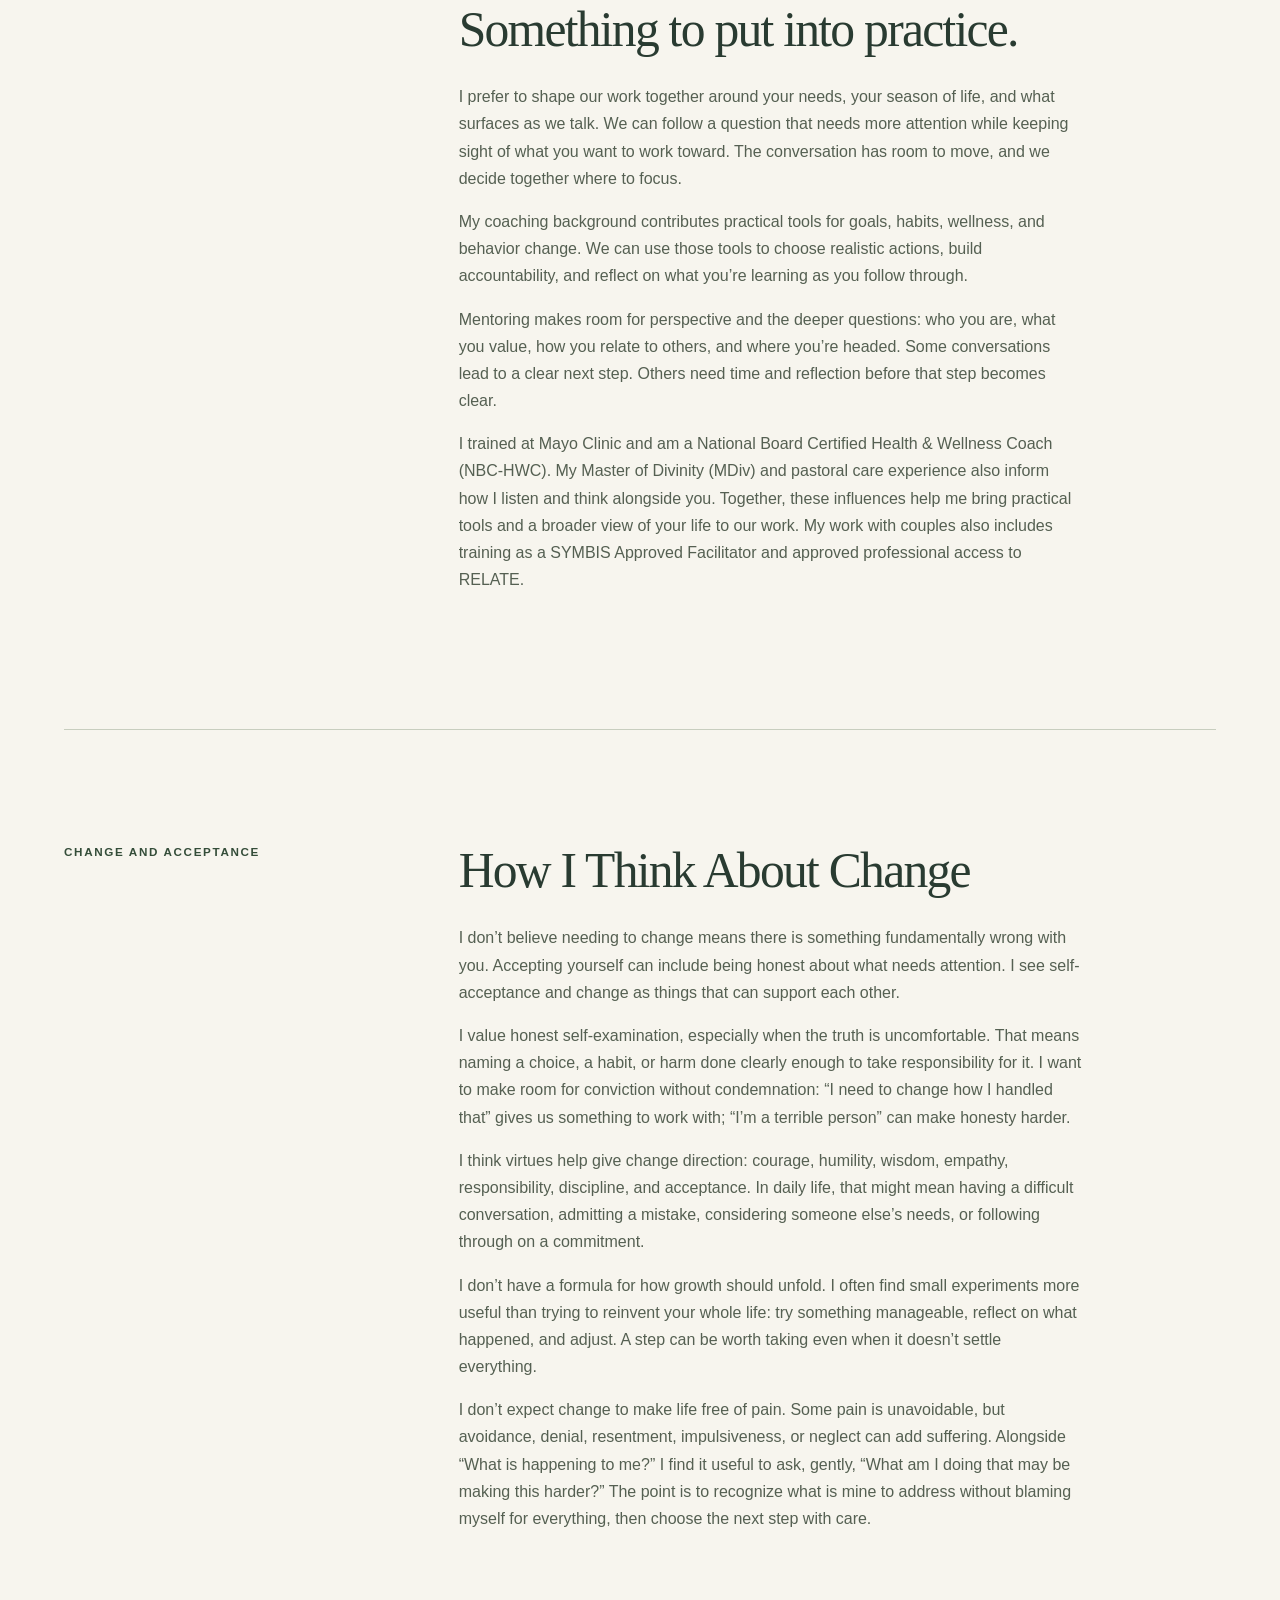
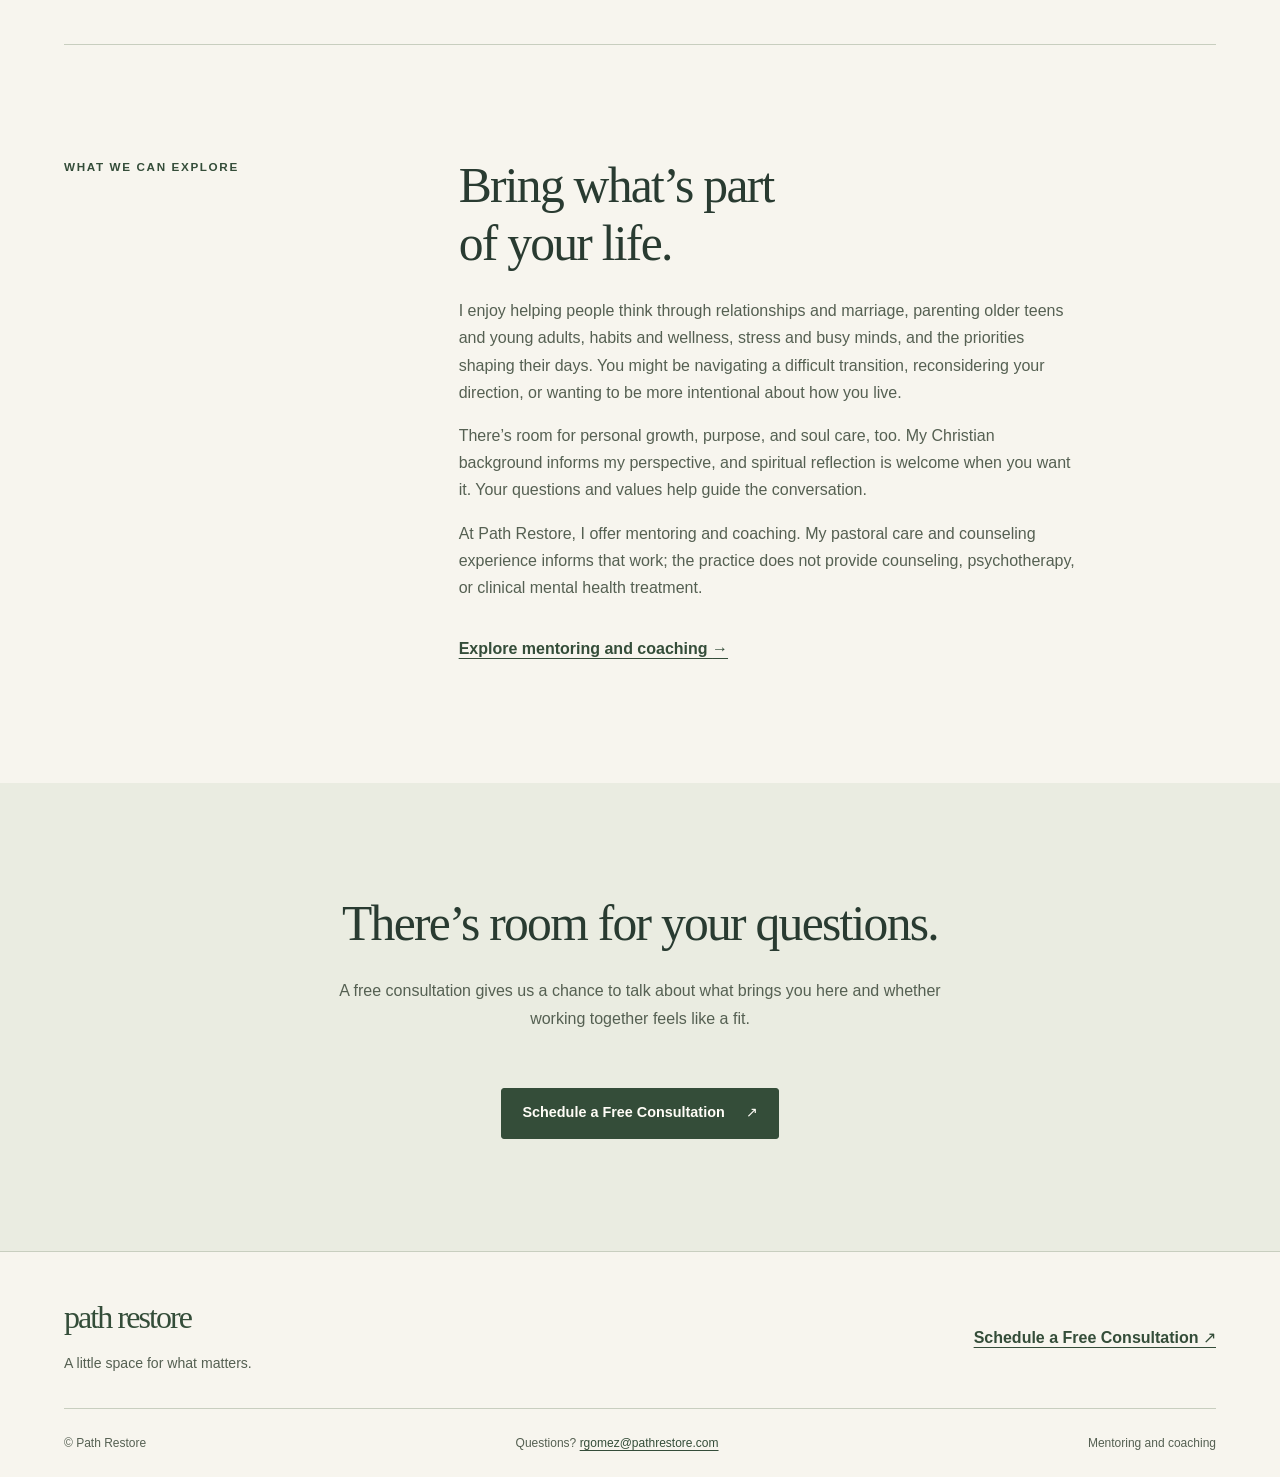
==== commit 1776e791: "updated wording for clarity." ====
--- a/about.html
+++ b/about.html
@@ -14,6 +14,8 @@
   <meta property="og:url" content="https://pathrestore.com/about.html">
   <!-- OG IMAGE PLACEHOLDER: add og:image with an absolute URL to an approved social image, and og:image:alt with its description. -->
   <meta name="theme-color" content="#f7f5ee">
+  <link rel="icon" href="assets/images/favicon-32.png" type="image/png" sizes="32x32">
+  <link rel="icon" href="assets/images/favicon.svg" type="image/svg+xml">
   <link rel="stylesheet" href="assets/css/styles.css">
 </head>
 <body>
@@ -37,7 +39,7 @@
     <p class="eyebrow">Meet Rene Gomez</p>
     <h2>Understanding you<br>comes first.</h2>
     <p>My work brings together several influences: mentoring, coaching, pastoral care, and counseling experience. Mentoring and coaching best describe how I like to work with people—with room for honest conversation, reflection, and practical change.</p>
-    <p>More than 15 years of pastoral care and counseling experience have taught me to listen carefully, be patient, and respect the story each person brings. That experience continues to shape my work. Before trying to solve a problem, I want to understand the person living with it.</p>
+    <p>More than 15 years of pastoral care and counseling experience have taught me to listen carefully, be patient, and respect the story each person brings. That experience continues to shape my work. Before trying to solve a problem, I want to understand the person living with it. I’m often most useful when the problem matters, but the right answer isn’t obvious.</p>
     <p>I don’t see you as a project to be fixed. Change can be difficult, uneven, and deeply personal. I want our conversations to hold both compassion for what makes change hard and personal responsibility for the steps you choose to take.</p>
   </div>
 </section>
@@ -73,7 +75,7 @@
   <p class="eyebrow">What we can explore</p>
   <div>
     <h2>Bring what’s part<br>of your life.</h2>
-    <p>I enjoy helping people think through relationships and marriage, habits and wellness, stress and busy minds, and the priorities shaping their days. You might be navigating a difficult transition, reconsidering your direction, or wanting to be more intentional about how you live.</p>
+    <p>I enjoy helping people think through relationships and marriage, parenting older teens and young adults, habits and wellness, stress and busy minds, and the priorities shaping their days. You might be navigating a difficult transition, reconsidering your direction, or wanting to be more intentional about how you live.</p>
     <p>There’s room for personal growth, purpose, and soul care, too. My Christian background informs my perspective, and spiritual reflection is welcome when you want it. Your questions and values help guide the conversation.</p>
     <p>At Path Restore, I offer mentoring and coaching. My pastoral care and counseling experience informs that work; the practice does not provide counseling, psychotherapy, or clinical mental health treatment.</p>
     <a class="text-link" href="coaching.html">Explore mentoring and coaching <span aria-hidden="true">→</span></a>
--- a/assets/css/styles.css
+++ b/assets/css/styles.css
@@ -117,6 +117,16 @@
 .coaching-steps li::marker { color: var(--accent); font-weight: 600; }
 .coaching-steps h3 { margin-bottom: var(--space-2); }
 
+/* Pricing uses the same quiet rules and type scale as the coaching pathways. */
+.pricing { border-top: 1px solid var(--line); scroll-margin-top: var(--space-4); }
+.pricing-options { display: grid; gap: var(--space-4); margin-block: var(--space-4); }
+.pricing-option { border-top: 1px solid var(--line); padding-top: var(--space-3); }
+.pricing-option h3 { margin-bottom: var(--space-2); }
+.pricing-option dl { margin: var(--space-3) 0 0; }
+.pricing-option dt { font-weight: 600; }
+.pricing-option dd { margin: var(--space-1) 0 0; color: var(--muted); }
+.pricing-option dd + dt { margin-top: var(--space-3); }
+
 /* 8. Footer */
 .site-footer { border-top: 1px solid var(--line); padding-block: var(--space-5) var(--space-3); }
 .footer-main { display: flex; flex-direction: column; gap: var(--space-3); padding-bottom: var(--space-4); }
@@ -139,6 +149,7 @@
   .footer-main { flex-direction: row; align-items: center; justify-content: space-between; }
 }
 @media (min-width: 68rem) {
+  .pricing-options { grid-template-columns: repeat(3, minmax(0, 1fr)); }
   .testimonials-grid { grid-template-columns: repeat(3, minmax(0, 1fr)); }
   .section { padding-block: var(--space-7); }
   nav { gap: 2rem; }
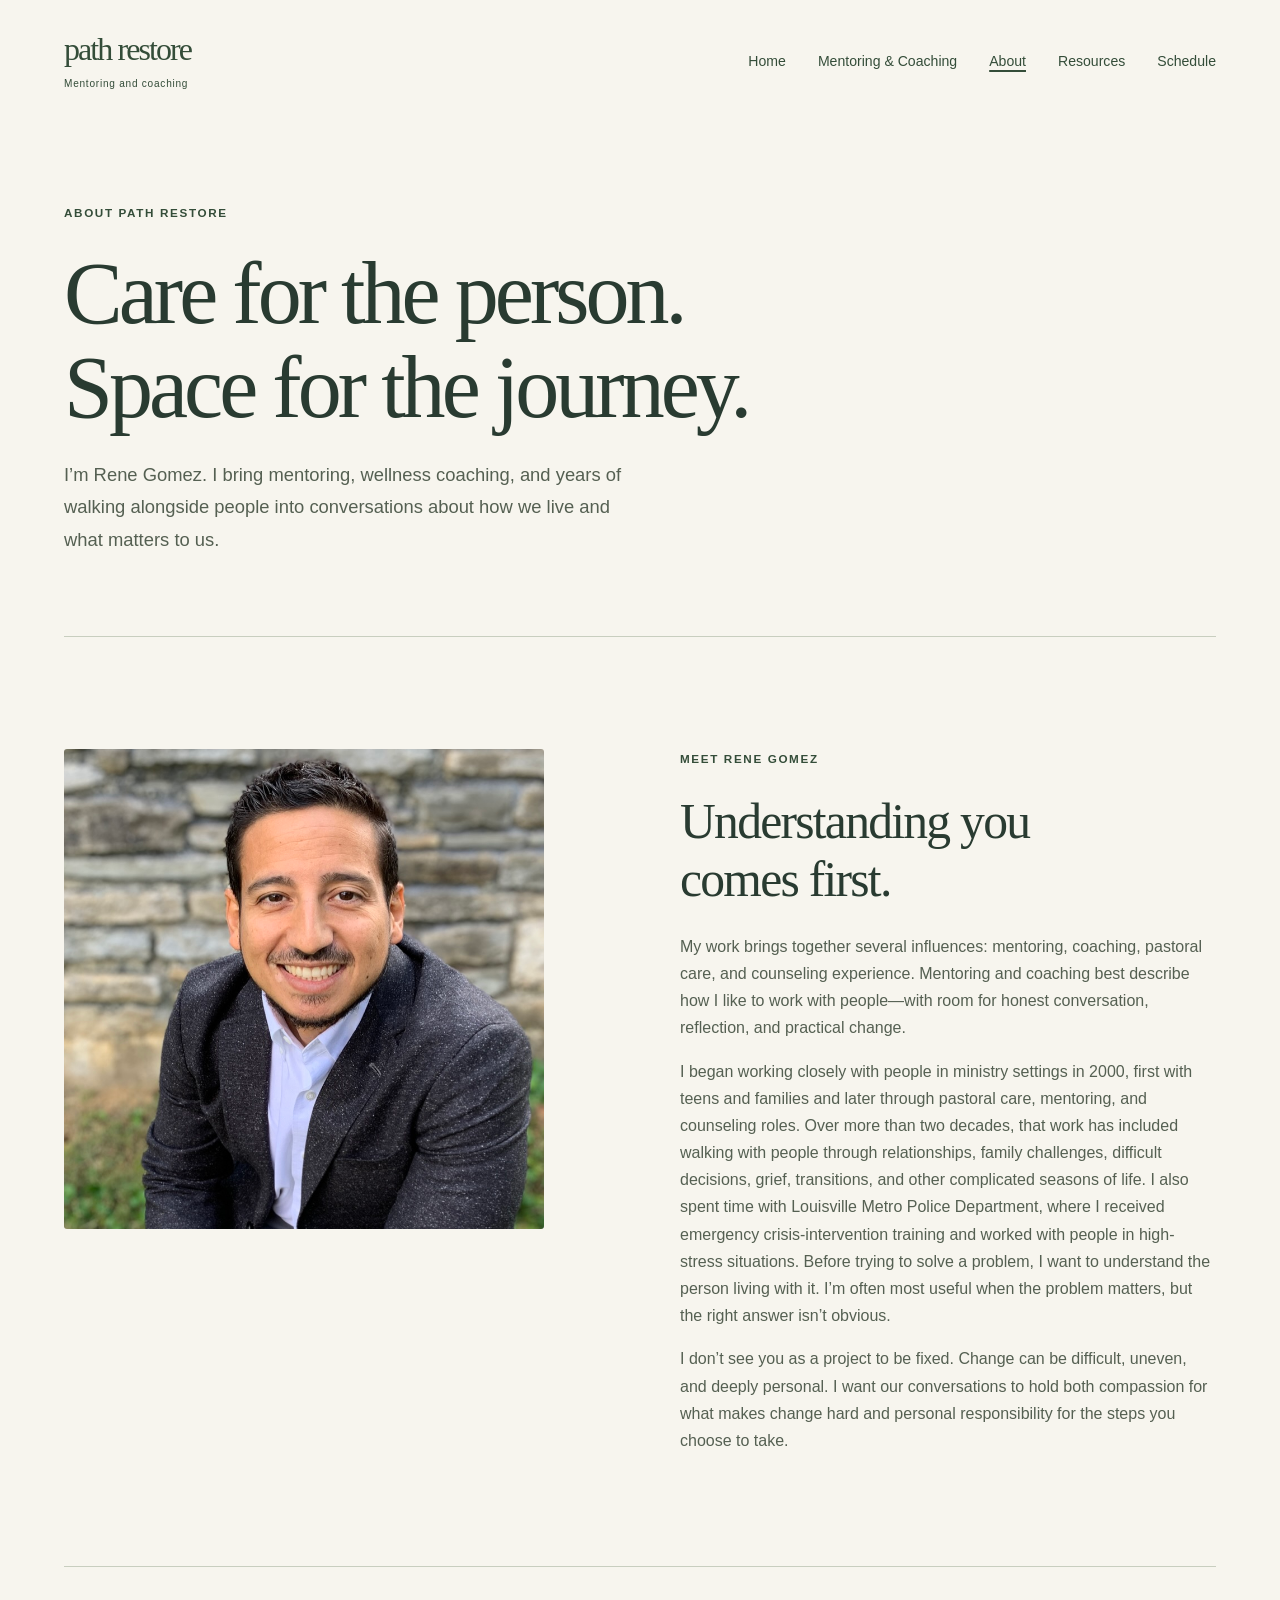
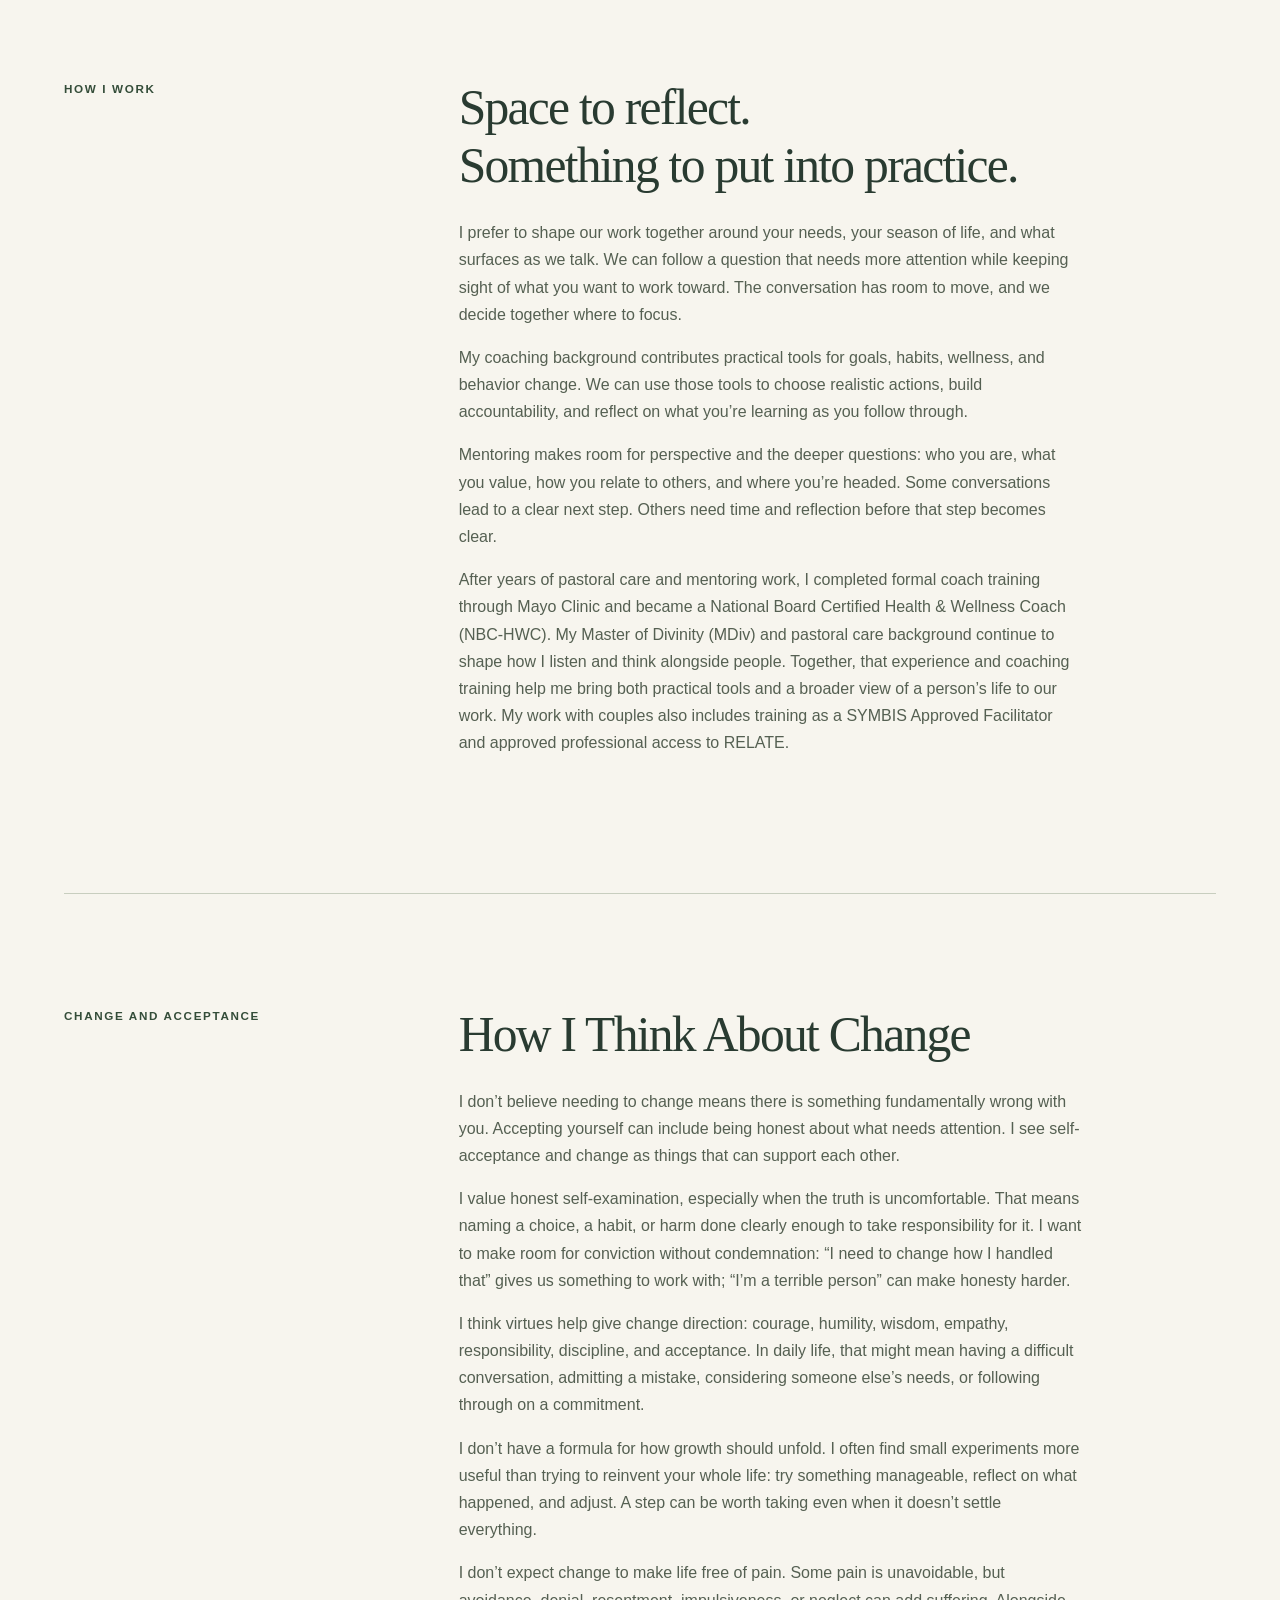
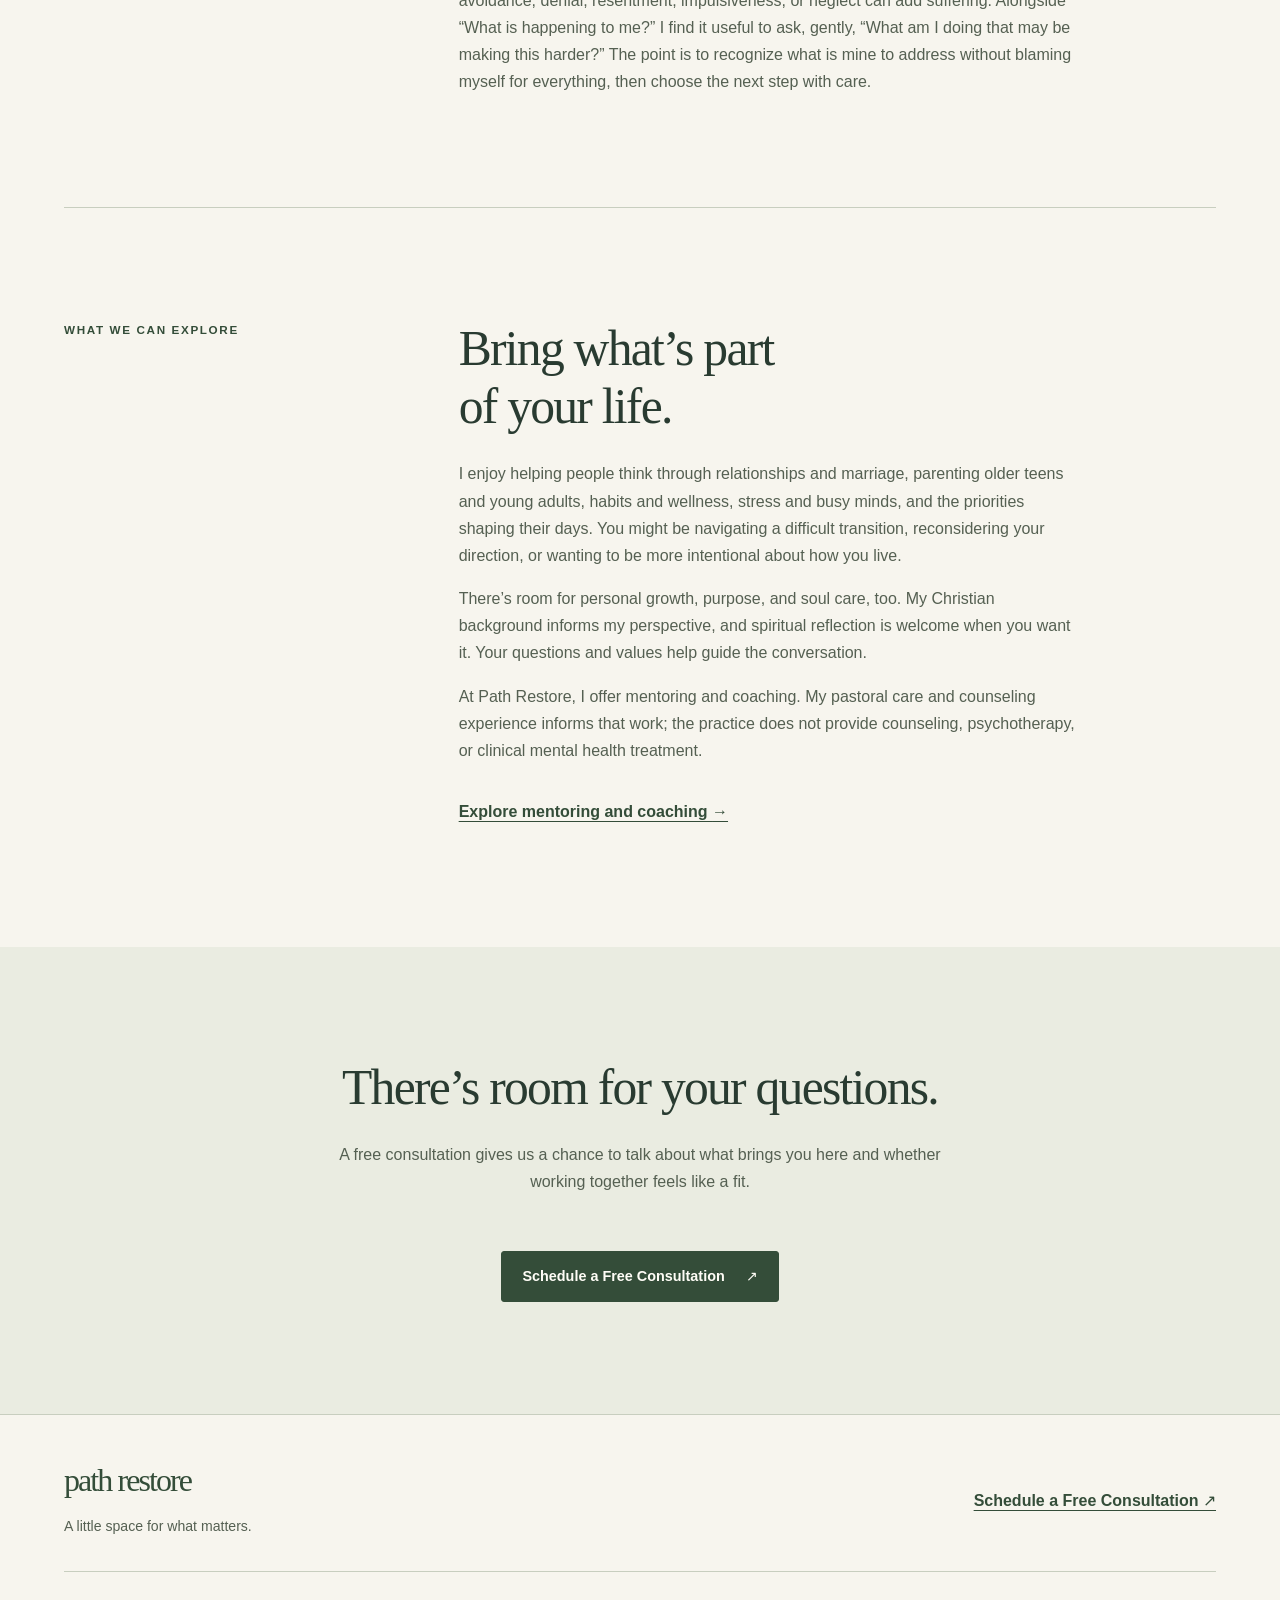
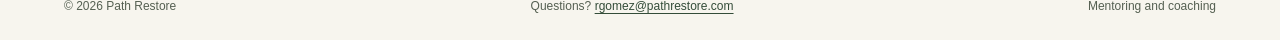
==== commit 3bfe92cd: "bio and current year updates." ====
--- a/about.html
+++ b/about.html
@@ -39,7 +39,7 @@
     <p class="eyebrow">Meet Rene Gomez</p>
     <h2>Understanding you<br>comes first.</h2>
     <p>My work brings together several influences: mentoring, coaching, pastoral care, and counseling experience. Mentoring and coaching best describe how I like to work with people—with room for honest conversation, reflection, and practical change.</p>
-    <p>More than 15 years of pastoral care and counseling experience have taught me to listen carefully, be patient, and respect the story each person brings. That experience continues to shape my work. Before trying to solve a problem, I want to understand the person living with it. I’m often most useful when the problem matters, but the right answer isn’t obvious.</p>
+    <p>I began working closely with people in ministry settings in 2000, first with teens and families and later through pastoral care, mentoring, and counseling roles. Over more than two decades, that work has included walking with people through relationships, family challenges, difficult decisions, grief, transitions, and other complicated seasons of life. I also spent time with Louisville Metro Police Department, where I received emergency crisis-intervention training and worked with people in high-stress situations. Before trying to solve a problem, I want to understand the person living with it. I’m often most useful when the problem matters, but the right answer isn’t obvious.</p>
     <p>I don’t see you as a project to be fixed. Change can be difficult, uneven, and deeply personal. I want our conversations to hold both compassion for what makes change hard and personal responsibility for the steps you choose to take.</p>
   </div>
 </section>
@@ -50,7 +50,7 @@
     <p>I prefer to shape our work together around your needs, your season of life, and what surfaces as we talk. We can follow a question that needs more attention while keeping sight of what you want to work toward. The conversation has room to move, and we decide together where to focus.</p>
     <p>My coaching background contributes practical tools for goals, habits, wellness, and behavior change. We can use those tools to choose realistic actions, build accountability, and reflect on what you’re learning as you follow through.</p>
     <p>Mentoring makes room for perspective and the deeper questions: who you are, what you value, how you relate to others, and where you’re headed. Some conversations lead to a clear next step. Others need time and reflection before that step becomes clear.</p>
-    <p>I trained at Mayo Clinic and am a National Board Certified Health &amp; Wellness Coach (NBC-HWC). My Master of Divinity (MDiv) and pastoral care experience also inform how I listen and think alongside you. Together, these influences help me bring practical tools and a broader view of your life to our work. My work with couples also includes training as a SYMBIS Approved Facilitator and approved professional access to RELATE.</p>
+    <p>After years of pastoral care and mentoring work, I completed formal coach training through Mayo Clinic and became a National Board Certified Health &amp; Wellness Coach (NBC-HWC). My Master of Divinity (MDiv) and pastoral care background continue to shape how I listen and think alongside people. Together, that experience and coaching training help me bring both practical tools and a broader view of a person’s life to our work. My work with couples also includes training as a SYMBIS Approved Facilitator and approved professional access to RELATE.</p>
     <div class="credential-badge"
       data-iframe-width="150"
       data-iframe-height="270"
@@ -89,6 +89,6 @@
   </div>
 </section>
 </main>
-<footer class="site-footer"><div class="container footer-main"><div><a class="brand" href="index.html">path restore</a><p>A little space for what matters.</p></div><a class="text-link" href="schedule.html">Schedule a Free Consultation <span aria-hidden="true">↗</span></a></div><div class="container footer-bottom"><p>© Path Restore</p><p>Questions? <a href="mailto:rgomez@pathrestore.com">rgomez@pathrestore.com</a></p><p>Mentoring and coaching</p></div></footer>
+<footer class="site-footer"><div class="container footer-main"><div><a class="brand" href="index.html">path restore</a><p>A little space for what matters.</p></div><a class="text-link" href="schedule.html">Schedule a Free Consultation <span aria-hidden="true">↗</span></a></div><div class="container footer-bottom"><p>© 2026 Path Restore</p><p>Questions? <a href="mailto:rgomez@pathrestore.com">rgomez@pathrestore.com</a></p><p>Mentoring and coaching</p></div></footer>
 </body>
 </html>
